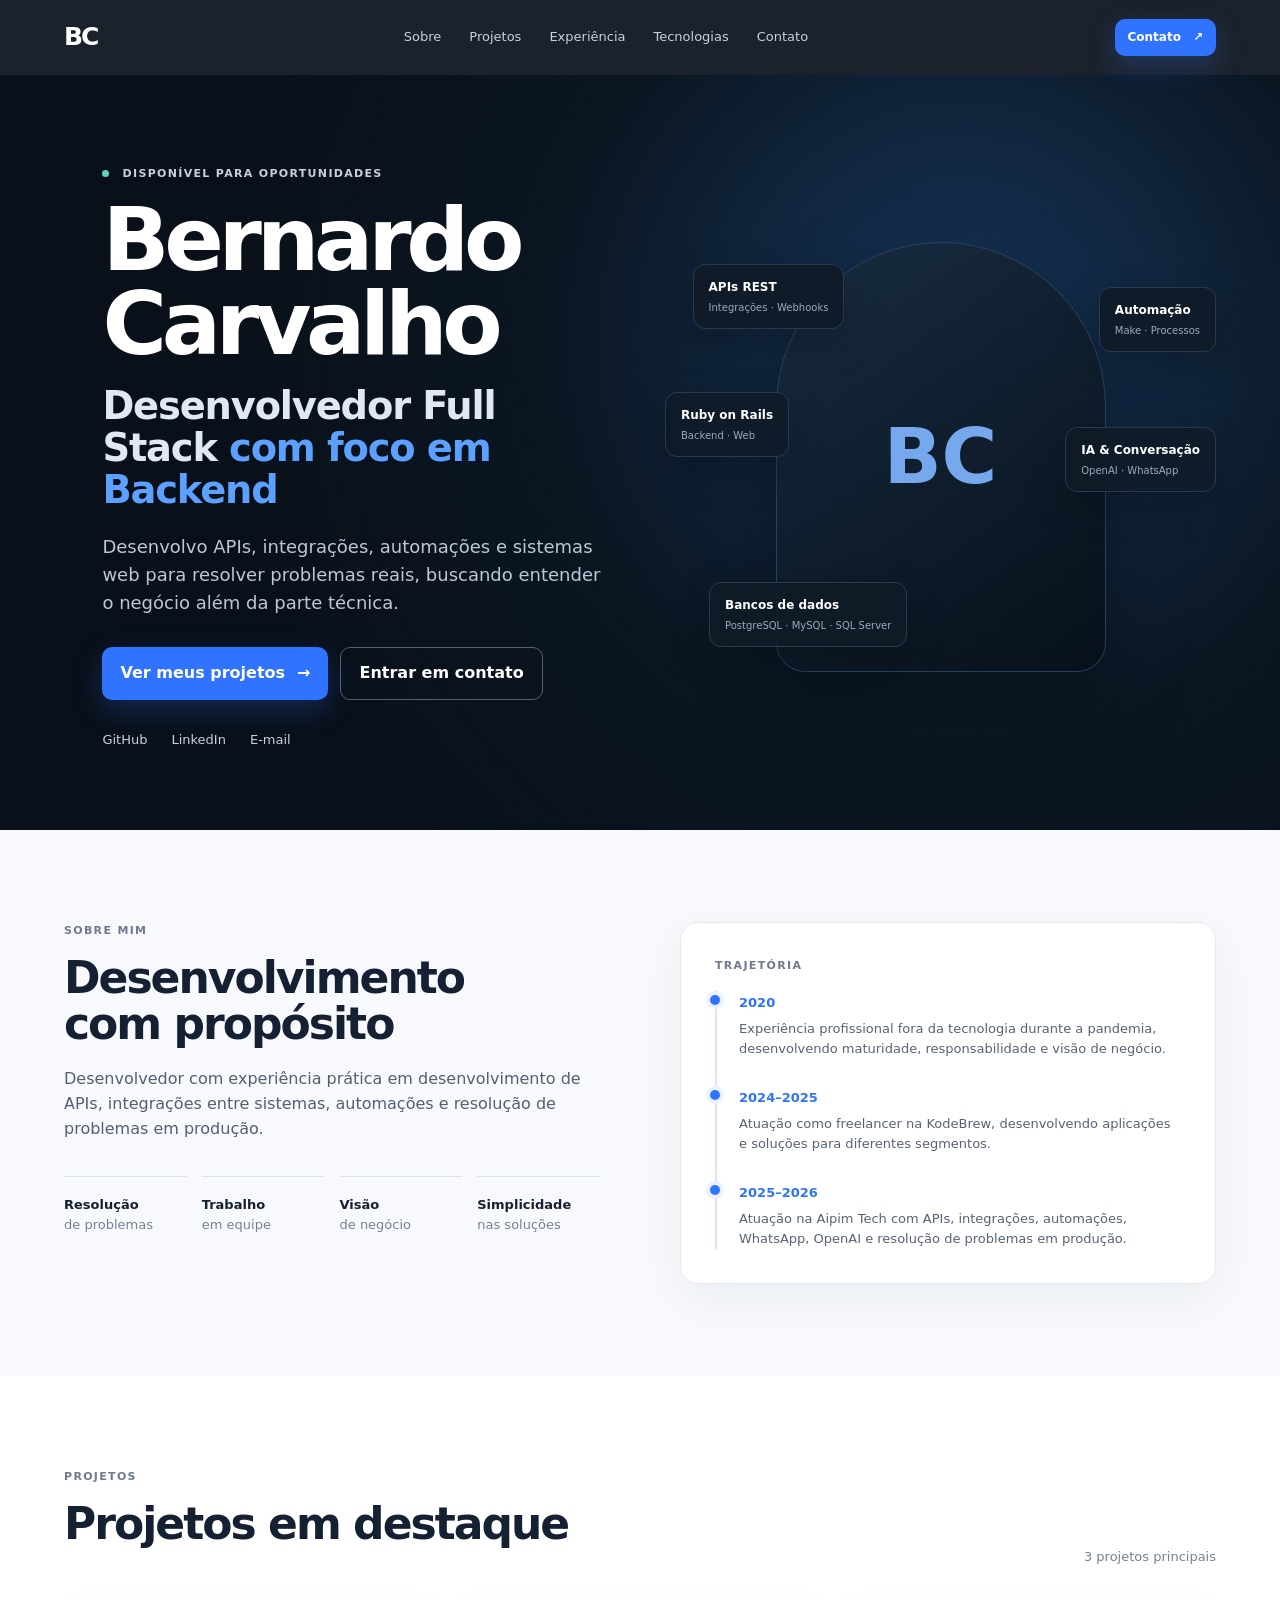
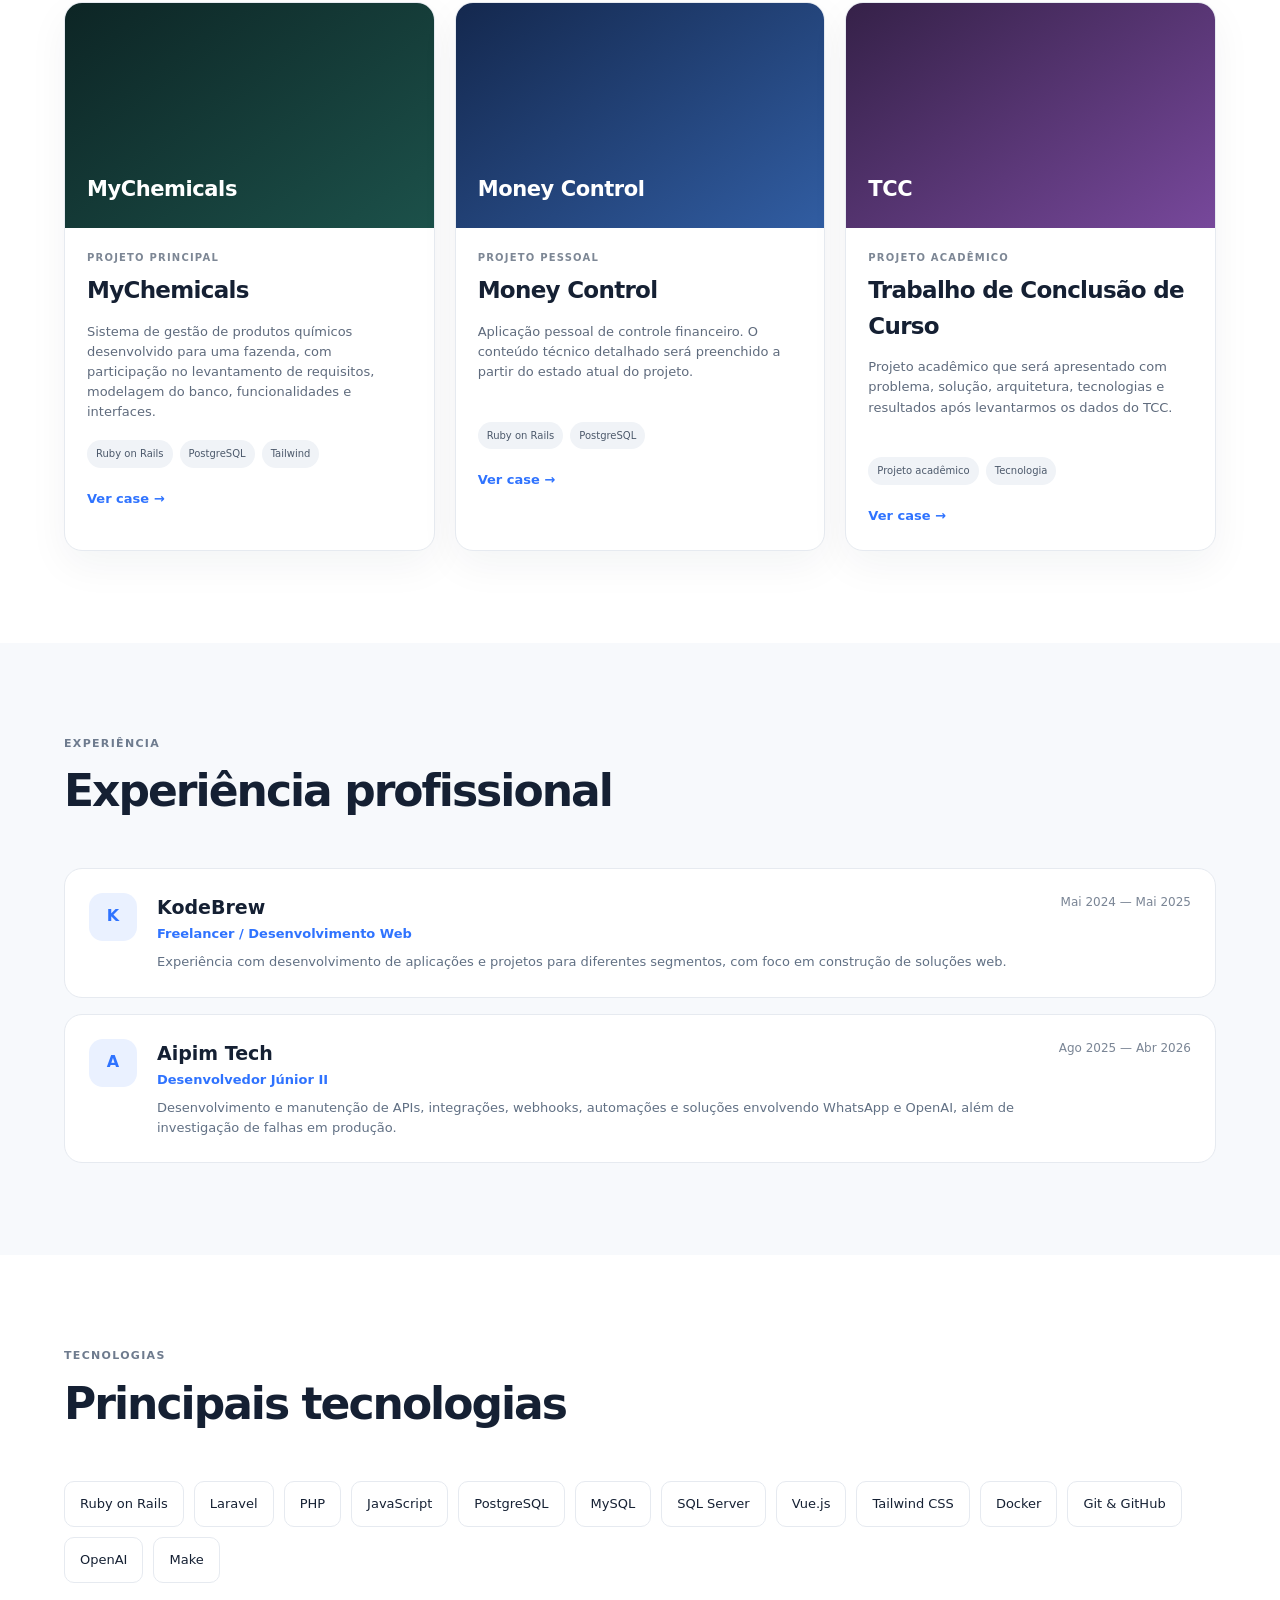
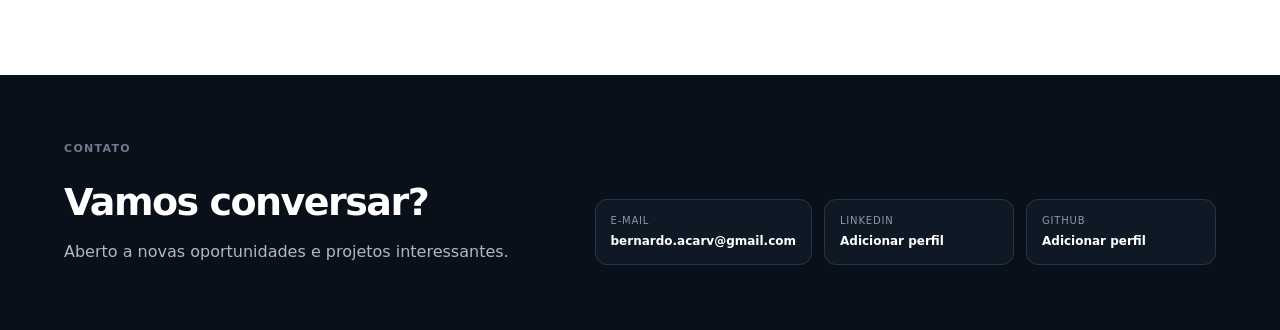
==== index.html @ c5f8c00e "Start of MVP" ====
<!doctype html>
<html lang="pt-BR">
<head>
  <meta charset="utf-8" />
  <meta name="viewport" content="width=device-width, initial-scale=1" />
  <meta name="description" content="Portfólio de Bernardo Carvalho — Desenvolvedor Full Stack com foco em Backend." />
  <title>Bernardo Carvalho — Desenvolvedor Full Stack</title>
  <link rel="stylesheet" href="styles.css" />
</head>
<body>
  <header class="site-header">
    <a class="brand" href="#top" aria-label="Início">BC</a>
    <nav class="nav" aria-label="Navegação principal">
      <a href="#sobre">Sobre</a>
      <a href="#projetos">Projetos</a>
      <a href="#experiencia">Experiência</a>
      <a href="#tecnologias">Tecnologias</a>
      <a href="#contato">Contato</a>
    </nav>
    <a class="button button-small" href="#contato">Contato <span>↗</span></a>
  </header>

  <main id="top">
    <section class="hero section">
      <div class="hero-copy">
        <p class="eyebrow"><span class="status-dot"></span> DISPONÍVEL PARA OPORTUNIDADES</p>
        <h1>Bernardo<br />Carvalho</h1>
        <h2>Desenvolvedor Full Stack <span>com foco em Backend</span></h2>
        <p class="lead">Desenvolvo APIs, integrações, automações e sistemas web para resolver problemas reais, buscando entender o negócio além da parte técnica.</p>
        <div class="hero-actions">
          <a class="button" href="#projetos">Ver meus projetos <span>→</span></a>
          <a class="button button-ghost" href="#contato">Entrar em contato</a>
        </div>
        <div class="socials">
          <a href="#" aria-label="GitHub">GitHub</a>
          <a href="#" aria-label="LinkedIn">LinkedIn</a>
          <a href="#" aria-label="E-mail">E-mail</a>
        </div>
      </div>
      <div class="hero-visual" aria-label="Resumo visual das principais competências">
        <div class="profile-placeholder">BC</div>
        <div class="tech-card card-one"><strong>APIs REST</strong><span>Integrações · Webhooks</span></div>
        <div class="tech-card card-two"><strong>Ruby on Rails</strong><span>Backend · Web</span></div>
        <div class="tech-card card-three"><strong>Automação</strong><span>Make · Processos</span></div>
        <div class="tech-card card-four"><strong>IA & Conversação</strong><span>OpenAI · WhatsApp</span></div>
        <div class="tech-card card-five"><strong>Bancos de dados</strong><span>PostgreSQL · MySQL · SQL Server</span></div>
      </div>
    </section>

    <section id="sobre" class="section section-light split">
      <div>
        <p class="eyebrow">SOBRE MIM</p>
        <h2>Desenvolvimento<br />com propósito</h2>
        <p>Desenvolvedor com experiência prática em desenvolvimento de APIs, integrações entre sistemas, automações e resolução de problemas em produção.</p>
        <div class="pill-grid">
          <div><strong>Resolução</strong><span>de problemas</span></div>
          <div><strong>Trabalho</strong><span>em equipe</span></div>
          <div><strong>Visão</strong><span>de negócio</span></div>
          <div><strong>Simplicidade</strong><span>nas soluções</span></div>
        </div>
      </div>
      <div class="timeline-card">
        <p class="eyebrow">TRAJETÓRIA</p>
        <div class="timeline">
          <div><b>2020</b><p>Experiência profissional fora da tecnologia durante a pandemia, desenvolvendo maturidade, responsabilidade e visão de negócio.</p></div>
          <div><b>2024–2025</b><p>Atuação como freelancer na KodeBrew, desenvolvendo aplicações e soluções para diferentes segmentos.</p></div>
          <div><b>2025–2026</b><p>Atuação na Aipim Tech com APIs, integrações, automações, WhatsApp, OpenAI e resolução de problemas em produção.</p></div>
        </div>
      </div>
    </section>

    <section id="projetos" class="section">
      <div class="section-heading">
        <div><p class="eyebrow">PROJETOS</p><h2>Projetos em destaque</h2></div>
        <span class="muted">3 projetos principais</span>
      </div>
      <div class="project-grid">
        <article class="project-card featured">
          <div class="project-image image-mychemicals"><span>MyChemicals</span></div>
          <div class="project-body">
            <p class="project-kicker">PROJETO PRINCIPAL</p>
            <h3>MyChemicals</h3>
            <p>Sistema de gestão de produtos químicos desenvolvido para uma fazenda, com participação no levantamento de requisitos, modelagem do banco, funcionalidades e interfaces.</p>
            <div class="tags"><span>Ruby on Rails</span><span>PostgreSQL</span><span>Tailwind</span></div>
            <a href="#contato">Ver case →</a>
          </div>
        </article>
        <article class="project-card">
          <div class="project-image image-money"><span>Money Control</span></div>
          <div class="project-body">
            <p class="project-kicker">PROJETO PESSOAL</p>
            <h3>Money Control</h3>
            <p>Aplicação pessoal de controle financeiro. O conteúdo técnico detalhado será preenchido a partir do estado atual do projeto.</p>
            <div class="tags"><span>Ruby on Rails</span><span>PostgreSQL</span></div>
            <a href="#contato">Ver case →</a>
          </div>
        </article>
        <article class="project-card">
          <div class="project-image image-tcc"><span>TCC</span></div>
          <div class="project-body">
            <p class="project-kicker">PROJETO ACADÊMICO</p>
            <h3>Trabalho de Conclusão de Curso</h3>
            <p>Projeto acadêmico que será apresentado com problema, solução, arquitetura, tecnologias e resultados após levantarmos os dados do TCC.</p>
            <div class="tags"><span>Projeto acadêmico</span><span>Tecnologia</span></div>
            <a href="#contato">Ver case →</a>
          </div>
        </article>
      </div>
    </section>

    <section id="experiencia" class="section section-light">
      <div class="section-heading"><div><p class="eyebrow">EXPERIÊNCIA</p><h2>Experiência profissional</h2></div></div>
      <div class="experience-list">
        <article class="experience-card">
          <div class="experience-mark">K</div>
          <div><h3>KodeBrew</h3><p class="role">Freelancer / Desenvolvimento Web</p><p>Experiência com desenvolvimento de aplicações e projetos para diferentes segmentos, com foco em construção de soluções web.</p></div>
          <span class="date">Mai 2024 — Mai 2025</span>
        </article>
        <article class="experience-card">
          <div class="experience-mark">A</div>
          <div><h3>Aipim Tech</h3><p class="role">Desenvolvedor Júnior II</p><p>Desenvolvimento e manutenção de APIs, integrações, webhooks, automações e soluções envolvendo WhatsApp e OpenAI, além de investigação de falhas em produção.</p></div>
          <span class="date">Ago 2025 — Abr 2026</span>
        </article>
      </div>
    </section>

    <section id="tecnologias" class="section">
      <div class="section-heading"><div><p class="eyebrow">TECNOLOGIAS</p><h2>Principais tecnologias</h2></div></div>
      <div class="tech-list">
        <span>Ruby on Rails</span><span>Laravel</span><span>PHP</span><span>JavaScript</span><span>PostgreSQL</span><span>MySQL</span><span>SQL Server</span><span>Vue.js</span><span>Tailwind CSS</span><span>Docker</span><span>Git & GitHub</span><span>OpenAI</span><span>Make</span>
      </div>
    </section>
  </main>

  <footer id="contato" class="footer">
    <div><p class="eyebrow">CONTATO</p><h2>Vamos conversar?</h2><p>Aberto a novas oportunidades e projetos interessantes.</p></div>
    <div class="contact-links">
      <a href="mailto:bernardo.acarv@gmail.com"><span>E-mail</span><b>bernardo.acarv@gmail.com</b></a>
      <a href="#"><span>LinkedIn</span><b>Adicionar perfil</b></a>
      <a href="#"><span>GitHub</span><b>Adicionar perfil</b></a>
    </div>
  </footer>
  <script src="script.js"></script>
</body>
</html>
---- styles.css ----
:root{--bg:#091019;--panel:#101b28;--text:#152033;--muted:#657083;--white:#fff;--line:#e6eaf0;--accent:#2f73ff;--accent2:#5ba4ff;--light:#f7f9fc;--radius:18px}*{box-sizing:border-box}html{scroll-behavior:smooth}body{margin:0;font-family:Inter,ui-sans-serif,system-ui,-apple-system,BlinkMacSystemFont,"Segoe UI",sans-serif;color:var(--text);background:#fff;line-height:1.55}a{color:inherit;text-decoration:none}.site-header{position:sticky;top:0;z-index:20;display:flex;align-items:center;justify-content:space-between;gap:28px;padding:18px max(5vw,28px);background:rgba(9,16,25,.92);backdrop-filter:blur(16px);color:#fff}.brand{font-weight:900;letter-spacing:-.08em;font-size:25px}.nav{display:flex;gap:28px;font-size:13px;color:#c8d1de}.nav a:hover{color:#fff}.section{padding:92px max(5vw,28px);max-width:1280px;margin:auto}.hero{min-height:680px;max-width:none;padding-top:90px;padding-bottom:80px;background:radial-gradient(circle at 75% 35%,#17365b 0,#0b1622 38%,#091019 68%);color:#fff;display:grid;grid-template-columns:1fr 1fr;gap:50px;align-items:center}.hero-copy{max-width:650px;margin-left:max(0px,3vw)}.eyebrow{font-size:11px;font-weight:800;letter-spacing:.12em;color:#6e7b8e;margin:0 0 16px}.hero .eyebrow{color:#c5d1df}.status-dot{display:inline-block;width:7px;height:7px;background:#55d6c2;border-radius:50%;margin-right:8px}.hero h1{font-size:clamp(54px,7vw,88px);line-height:.96;letter-spacing:-.06em;margin:0 0 18px}.hero h2{font-size:clamp(25px,3vw,39px);line-height:1.1;margin:0 0 22px;color:#dfe8f3;letter-spacing:-.03em}.hero h2 span{color:#5ca1ff}.lead{font-size:18px;max-width:620px;color:#bdc8d6}.hero-actions{display:flex;gap:12px;flex-wrap:wrap;margin:30px 0}.button{display:inline-flex;align-items:center;gap:12px;background:var(--accent);color:#fff;border-radius:10px;padding:13px 18px;font-weight:750;box-shadow:0 10px 28px rgba(47,115,255,.25)}.button:hover{transform:translateY(-1px)}.button-ghost{background:transparent;border:1px solid #526276;box-shadow:none}.button-small{padding:9px 13px;font-size:12px}.socials{display:flex;gap:24px;color:#c8d1de;font-size:13px}.hero-visual{min-height:470px;position:relative;display:flex;align-items:center;justify-content:center}.profile-placeholder{width:330px;height:430px;border-radius:170px 170px 30px 30px;background:linear-gradient(145deg,#182c41,#07101a);display:grid;place-items:center;font-size:76px;font-weight:900;color:#75a8ed;border:1px solid #27415e;box-shadow:0 30px 80px rgba(0,0,0,.35)}.tech-card{position:absolute;background:rgba(16,27,40,.92);border:1px solid #2a3a4e;border-radius:12px;padding:13px 15px;display:flex;flex-direction:column;gap:3px;box-shadow:0 14px 40px rgba(0,0,0,.2)}.tech-card strong{font-size:12px}.tech-card span{font-size:10px;color:#9aabba}.card-one{top:42px;left:5%}.card-two{top:170px;left:0}.card-three{top:65px;right:0}.card-four{top:205px;right:0}.card-five{bottom:45px;left:8%}.section-light{background:var(--light);max-width:none}.section-light>*{max-width:1180px;margin-left:auto;margin-right:auto}.split{display:grid;grid-template-columns:1fr 1fr;gap:80px}.split h2,.section-heading h2{font-size:44px;line-height:1.05;letter-spacing:-.045em;margin:0 0 20px}.split>div>p:not(.eyebrow){max-width:560px;color:#526071}.pill-grid{display:grid;grid-template-columns:repeat(4,1fr);gap:15px;margin-top:34px}.pill-grid div{padding-top:18px;border-top:1px solid #dce2ea}.pill-grid strong,.pill-grid span{display:block;font-size:13px}.pill-grid span{color:#768194}.timeline-card{background:#fff;border:1px solid var(--line);border-radius:var(--radius);padding:34px;box-shadow:0 15px 45px rgba(22,35,55,.05)}.timeline{border-left:2px solid #dce5f2;padding-left:22px}.timeline>div{position:relative;margin-bottom:26px}.timeline>div:last-child{margin-bottom:0}.timeline>div:before{content:"";position:absolute;left:-29px;top:5px;width:10px;height:10px;border-radius:50%;background:var(--accent);box-shadow:0 0 0 4px #eaf1ff}.timeline b{font-size:13px;color:var(--accent)}.timeline p{font-size:13px;color:#566276;margin:4px 0 0}.section-heading{display:flex;justify-content:space-between;align-items:end;margin-bottom:34px}.muted{color:#718096;font-size:13px}.project-grid{display:grid;grid-template-columns:repeat(3,1fr);gap:20px}.project-card{border:1px solid var(--line);border-radius:var(--radius);overflow:hidden;background:#fff;box-shadow:0 14px 40px rgba(25,40,60,.05)}.project-image{height:225px;padding:22px;display:flex;align-items:flex-end;font-size:21px;font-weight:850;color:#fff;letter-spacing:-.02em}.image-mychemicals{background:linear-gradient(145deg,#0d2525,#1c514a)}.image-money{background:linear-gradient(145deg,#14284e,#315da2)}.image-tcc{background:linear-gradient(145deg,#352148,#77489b)}.project-body{padding:22px}.project-kicker{font-size:10px;font-weight:800;letter-spacing:.12em;color:#7d8795;margin:0 0 8px}.project-body h3{font-size:23px;margin:0 0 8px;letter-spacing:-.03em}.project-body p:not(.project-kicker){font-size:13px;color:#5f6b7d;min-height:82px}.tags{display:flex;gap:7px;flex-wrap:wrap;margin:18px 0}.tags span{font-size:10px;background:#f0f3f7;padding:6px 9px;border-radius:99px;color:#4c596b}.project-body a{font-size:13px;color:var(--accent);font-weight:800}.experience-list{display:grid;gap:16px}.experience-card{display:grid;grid-template-columns:48px 1fr auto;gap:20px;align-items:start;background:#fff;border:1px solid var(--line);border-radius:var(--radius);padding:24px}.experience-mark{width:48px;height:48px;border-radius:14px;background:#eaf1ff;color:var(--accent);display:grid;place-items:center;font-weight:900}.experience-card h3{margin:0;font-size:19px}.experience-card .role{margin:2px 0 8px;color:var(--accent);font-size:13px;font-weight:700}.experience-card p{margin:0;color:#617084;font-size:13px}.date{font-size:12px;color:#7a8595;white-space:nowrap}.tech-list{display:flex;flex-wrap:wrap;gap:10px}.tech-list span{border:1px solid var(--line);border-radius:10px;padding:12px 15px;background:#fff;font-size:13px}.footer{background:#091019;color:#fff;padding:65px max(5vw,28px);display:flex;justify-content:space-between;gap:40px;align-items:end}.footer h2{margin:0 0 8px;font-size:38px;letter-spacing:-.04em}.footer p:not(.eyebrow){color:#aeb9c7;margin:0}.contact-links{display:flex;gap:12px;flex-wrap:wrap}.contact-links a{min-width:190px;border:1px solid #26364a;border-radius:12px;padding:13px 15px;background:#0e1925;display:flex;flex-direction:column}.contact-links span{font-size:10px;color:#8998aa;text-transform:uppercase;letter-spacing:.08em}.contact-links b{font-size:12px;margin-top:4px}@media(max-width:900px){.nav{display:none}.hero,.split{grid-template-columns:1fr}.hero{padding-top:70px}.hero-visual{min-height:420px}.project-grid{grid-template-columns:1fr}.pill-grid{grid-template-columns:repeat(2,1fr)}.footer{flex-direction:column;align-items:flex-start}.experience-card{grid-template-columns:48px 1fr}.date{grid-column:2}.section{padding-top:70px;padding-bottom:70px}}@media(max-width:560px){.hero h1{font-size:55px}.hero-visual{transform:scale(.85);transform-origin:center}.section-heading{display:block}.pill-grid{grid-template-columns:1fr 1fr}.experience-card{grid-template-columns:1fr}.experience-mark{width:42px;height:42px}.date{grid-column:auto}.contact-links a{min-width:100%;}.site-header .button{display:none}}
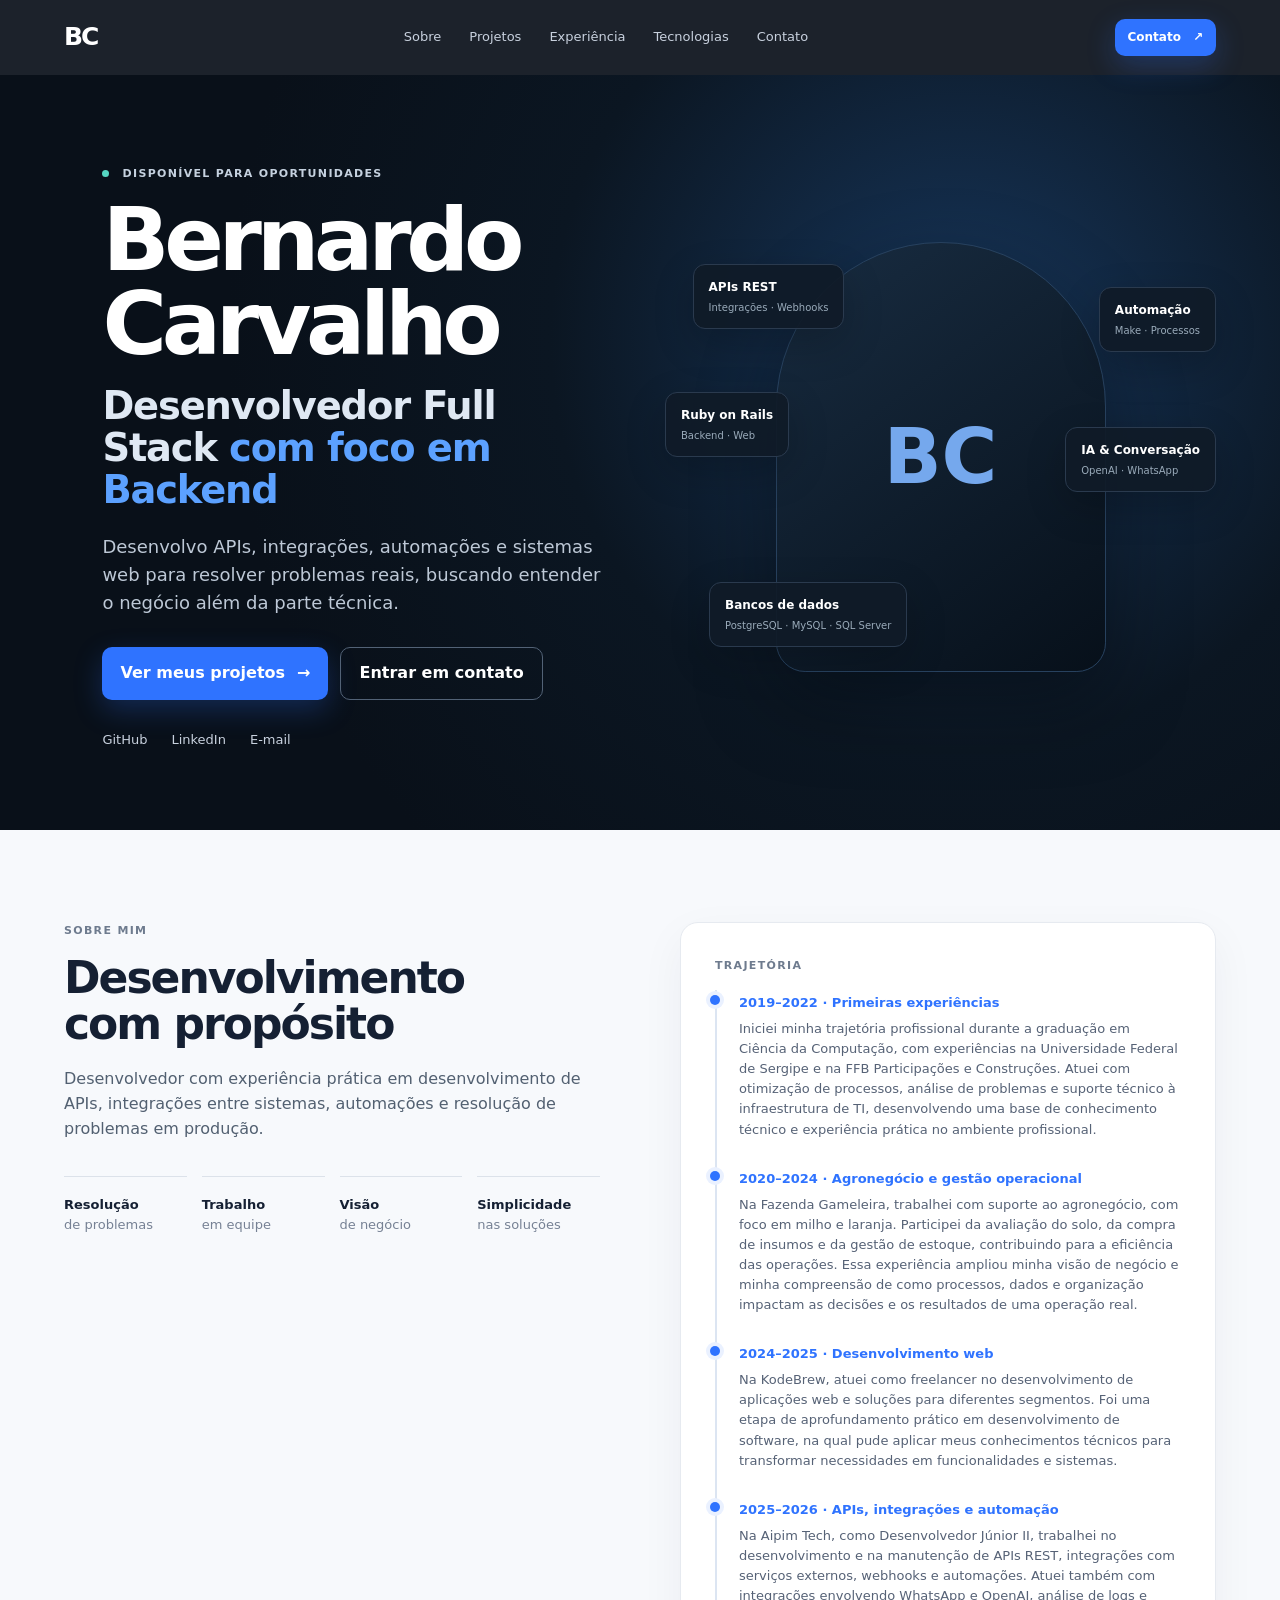
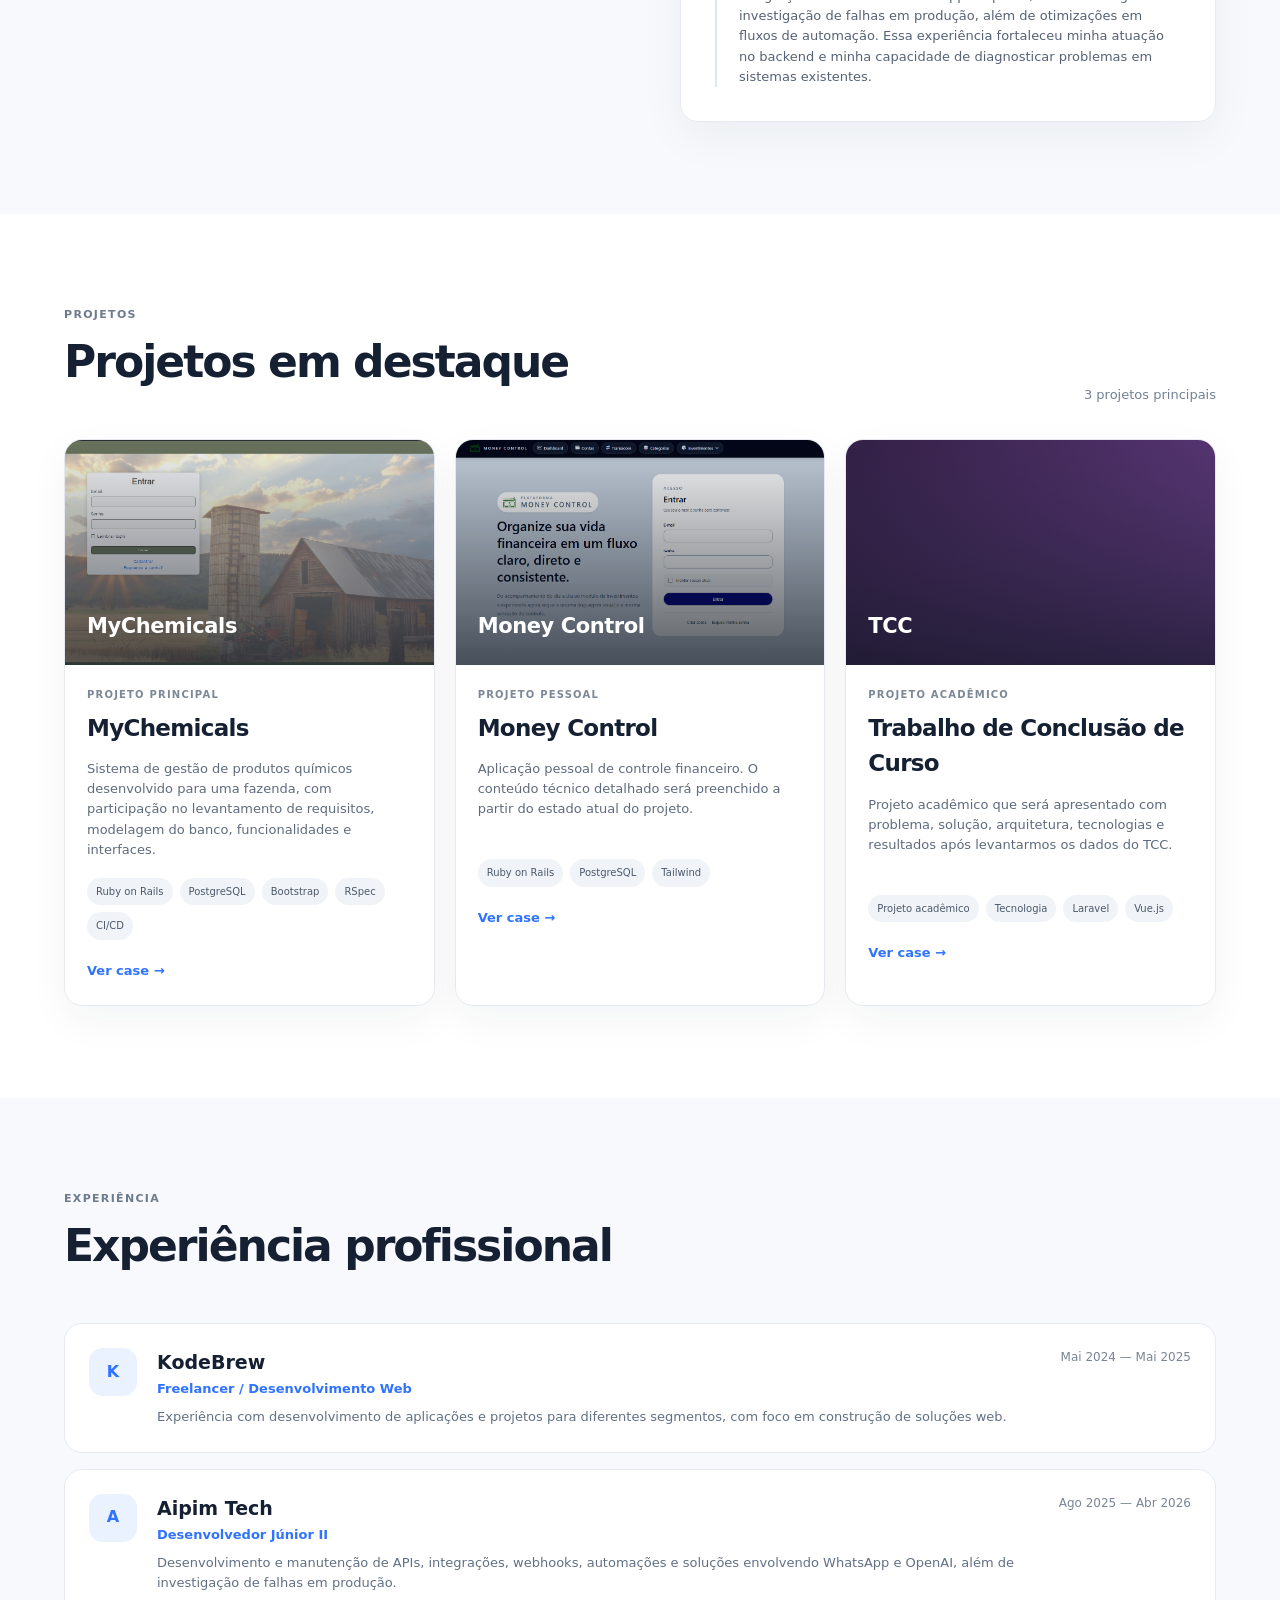
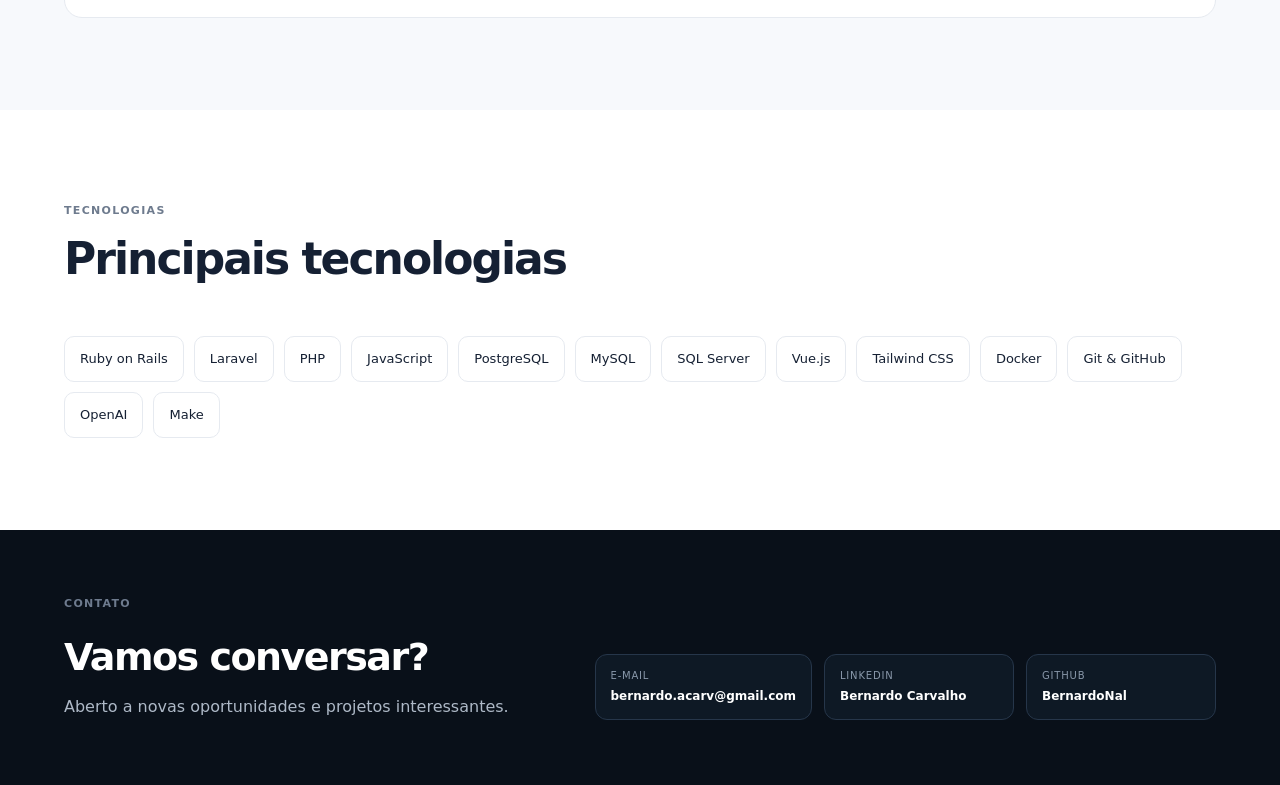
==== commit 58ffd2b9: "feat: primeira atualização de informações do portfólio" ====
--- a/index.html
+++ b/index.html
@@ -32,9 +32,9 @@
           <a class="button button-ghost" href="#contato">Entrar em contato</a>
         </div>
         <div class="socials">
-          <a href="#" aria-label="GitHub">GitHub</a>
-          <a href="#" aria-label="LinkedIn">LinkedIn</a>
-          <a href="#" aria-label="E-mail">E-mail</a>
+          <a href="https://github.com/BernardoNal" aria-label="GitHub">GitHub</a>
+          <a href="https://www.linkedin.com/in/bernardo-carvalho-bac/" aria-label="LinkedIn">LinkedIn</a>
+          <a href="mailto:bernardo.carvalho.bac@gmail.com" aria-label="E-mail">E-mail</a>
         </div>
       </div>
       <div class="hero-visual" aria-label="Resumo visual das principais competências">
@@ -62,9 +62,22 @@
       <div class="timeline-card">
         <p class="eyebrow">TRAJETÓRIA</p>
         <div class="timeline">
-          <div><b>2020</b><p>Experiência profissional fora da tecnologia durante a pandemia, desenvolvendo maturidade, responsabilidade e visão de negócio.</p></div>
-          <div><b>2024–2025</b><p>Atuação como freelancer na KodeBrew, desenvolvendo aplicações e soluções para diferentes segmentos.</p></div>
-          <div><b>2025–2026</b><p>Atuação na Aipim Tech com APIs, integrações, automações, WhatsApp, OpenAI e resolução de problemas em produção.</p></div>
+          <div>
+            <b>2019–2022 · Primeiras experiências</b>
+            <p>Iniciei minha trajetória profissional durante a graduação em Ciência da Computação, com experiências na Universidade Federal de Sergipe e na FFB Participações e Construções. Atuei com otimização de processos, análise de problemas e suporte técnico à infraestrutura de TI, desenvolvendo uma base de conhecimento técnico e experiência prática no ambiente profissional.</p>
+          </div>
+          <div>
+            <b>2020–2024 · Agronegócio e gestão operacional</b>
+            <p>Na Fazenda Gameleira, trabalhei com suporte ao agronegócio, com foco em milho e laranja. Participei da avaliação do solo, da compra de insumos e da gestão de estoque, contribuindo para a eficiência das operações. Essa experiência ampliou minha visão de negócio e minha compreensão de como processos, dados e organização impactam as decisões e os resultados de uma operação real.</p>
+          </div>
+          <div>
+            <b>2024–2025 · Desenvolvimento web</b>
+            <p>Na KodeBrew, atuei como freelancer no desenvolvimento de aplicações web e soluções para diferentes segmentos. Foi uma etapa de aprofundamento prático em desenvolvimento de software, na qual pude aplicar meus conhecimentos técnicos para transformar necessidades em funcionalidades e sistemas.</p>
+          </div>
+          <div>
+            <b>2025–2026 · APIs, integrações e automação</b>
+            <p>Na Aipim Tech, como Desenvolvedor Júnior II, trabalhei no desenvolvimento e na manutenção de APIs REST, integrações com serviços externos, webhooks e automações. Atuei também com integrações envolvendo WhatsApp e OpenAI, análise de logs e investigação de falhas em produção, além de otimizações em fluxos de automação. Essa experiência fortaleceu minha atuação no backend e minha capacidade de diagnosticar problemas em sistemas existentes.</p>
+          </div>
         </div>
       </div>
     </section>
@@ -81,7 +94,7 @@
             <p class="project-kicker">PROJETO PRINCIPAL</p>
             <h3>MyChemicals</h3>
             <p>Sistema de gestão de produtos químicos desenvolvido para uma fazenda, com participação no levantamento de requisitos, modelagem do banco, funcionalidades e interfaces.</p>
-            <div class="tags"><span>Ruby on Rails</span><span>PostgreSQL</span><span>Tailwind</span></div>
+            <div class="tags"><span>Ruby on Rails</span><span>PostgreSQL</span><span>Bootstrap</span><span>RSpec</span><span>CI/CD</span></div>
             <a href="#contato">Ver case →</a>
           </div>
         </article>
@@ -91,7 +104,7 @@
             <p class="project-kicker">PROJETO PESSOAL</p>
             <h3>Money Control</h3>
             <p>Aplicação pessoal de controle financeiro. O conteúdo técnico detalhado será preenchido a partir do estado atual do projeto.</p>
-            <div class="tags"><span>Ruby on Rails</span><span>PostgreSQL</span></div>
+            <div class="tags"><span>Ruby on Rails</span><span>PostgreSQL</span><span>Tailwind</span></div>
             <a href="#contato">Ver case →</a>
           </div>
         </article>
@@ -101,7 +114,7 @@
             <p class="project-kicker">PROJETO ACADÊMICO</p>
             <h3>Trabalho de Conclusão de Curso</h3>
             <p>Projeto acadêmico que será apresentado com problema, solução, arquitetura, tecnologias e resultados após levantarmos os dados do TCC.</p>
-            <div class="tags"><span>Projeto acadêmico</span><span>Tecnologia</span></div>
+            <div class="tags"><span>Projeto acadêmico</span><span>Tecnologia</span><span>Laravel</span><span>Vue.js</span></div>
             <a href="#contato">Ver case →</a>
           </div>
         </article>
@@ -136,8 +149,8 @@
     <div><p class="eyebrow">CONTATO</p><h2>Vamos conversar?</h2><p>Aberto a novas oportunidades e projetos interessantes.</p></div>
     <div class="contact-links">
       <a href="mailto:bernardo.acarv@gmail.com"><span>E-mail</span><b>bernardo.acarv@gmail.com</b></a>
-      <a href="#"><span>LinkedIn</span><b>Adicionar perfil</b></a>
-      <a href="#"><span>GitHub</span><b>Adicionar perfil</b></a>
+      <a href="https://www.linkedin.com/in/bernardo-carvalho-bac/"><span>LinkedIn</span><b>Bernardo Carvalho</b></a>
+      <a href="https://github.com/BernardoNal"><span>GitHub</span><b>BernardoNal</b></a>
     </div>
   </footer>
   <script src="script.js"></script>
--- a/styles.css
+++ b/styles.css
@@ -1 +1,649 @@
-:root{--bg:#091019;--panel:#101b28;--text:#152033;--muted:#657083;--white:#fff;--line:#e6eaf0;--accent:#2f73ff;--accent2:#5ba4ff;--light:#f7f9fc;--radius:18px}*{box-sizing:border-box}html{scroll-behavior:smooth}body{margin:0;font-family:Inter,ui-sans-serif,system-ui,-apple-system,BlinkMacSystemFont,"Segoe UI",sans-serif;color:var(--text);background:#fff;line-height:1.55}a{color:inherit;text-decoration:none}.site-header{position:sticky;top:0;z-index:20;display:flex;align-items:center;justify-content:space-between;gap:28px;padding:18px max(5vw,28px);background:rgba(9,16,25,.92);backdrop-filter:blur(16px);color:#fff}.brand{font-weight:900;letter-spacing:-.08em;font-size:25px}.nav{display:flex;gap:28px;font-size:13px;color:#c8d1de}.nav a:hover{color:#fff}.section{padding:92px max(5vw,28px);max-width:1280px;margin:auto}.hero{min-height:680px;max-width:none;padding-top:90px;padding-bottom:80px;background:radial-gradient(circle at 75% 35%,#17365b 0,#0b1622 38%,#091019 68%);color:#fff;display:grid;grid-template-columns:1fr 1fr;gap:50px;align-items:center}.hero-copy{max-width:650px;margin-left:max(0px,3vw)}.eyebrow{font-size:11px;font-weight:800;letter-spacing:.12em;color:#6e7b8e;margin:0 0 16px}.hero .eyebrow{color:#c5d1df}.status-dot{display:inline-block;width:7px;height:7px;background:#55d6c2;border-radius:50%;margin-right:8px}.hero h1{font-size:clamp(54px,7vw,88px);line-height:.96;letter-spacing:-.06em;margin:0 0 18px}.hero h2{font-size:clamp(25px,3vw,39px);line-height:1.1;margin:0 0 22px;color:#dfe8f3;letter-spacing:-.03em}.hero h2 span{color:#5ca1ff}.lead{font-size:18px;max-width:620px;color:#bdc8d6}.hero-actions{display:flex;gap:12px;flex-wrap:wrap;margin:30px 0}.button{display:inline-flex;align-items:center;gap:12px;background:var(--accent);color:#fff;border-radius:10px;padding:13px 18px;font-weight:750;box-shadow:0 10px 28px rgba(47,115,255,.25)}.button:hover{transform:translateY(-1px)}.button-ghost{background:transparent;border:1px solid #526276;box-shadow:none}.button-small{padding:9px 13px;font-size:12px}.socials{display:flex;gap:24px;color:#c8d1de;font-size:13px}.hero-visual{min-height:470px;position:relative;display:flex;align-items:center;justify-content:center}.profile-placeholder{width:330px;height:430px;border-radius:170px 170px 30px 30px;background:linear-gradient(145deg,#182c41,#07101a);display:grid;place-items:center;font-size:76px;font-weight:900;color:#75a8ed;border:1px solid #27415e;box-shadow:0 30px 80px rgba(0,0,0,.35)}.tech-card{position:absolute;background:rgba(16,27,40,.92);border:1px solid #2a3a4e;border-radius:12px;padding:13px 15px;display:flex;flex-direction:column;gap:3px;box-shadow:0 14px 40px rgba(0,0,0,.2)}.tech-card strong{font-size:12px}.tech-card span{font-size:10px;color:#9aabba}.card-one{top:42px;left:5%}.card-two{top:170px;left:0}.card-three{top:65px;right:0}.card-four{top:205px;right:0}.card-five{bottom:45px;left:8%}.section-light{background:var(--light);max-width:none}.section-light>*{max-width:1180px;margin-left:auto;margin-right:auto}.split{display:grid;grid-template-columns:1fr 1fr;gap:80px}.split h2,.section-heading h2{font-size:44px;line-height:1.05;letter-spacing:-.045em;margin:0 0 20px}.split>div>p:not(.eyebrow){max-width:560px;color:#526071}.pill-grid{display:grid;grid-template-columns:repeat(4,1fr);gap:15px;margin-top:34px}.pill-grid div{padding-top:18px;border-top:1px solid #dce2ea}.pill-grid strong,.pill-grid span{display:block;font-size:13px}.pill-grid span{color:#768194}.timeline-card{background:#fff;border:1px solid var(--line);border-radius:var(--radius);padding:34px;box-shadow:0 15px 45px rgba(22,35,55,.05)}.timeline{border-left:2px solid #dce5f2;padding-left:22px}.timeline>div{position:relative;margin-bottom:26px}.timeline>div:last-child{margin-bottom:0}.timeline>div:before{content:"";position:absolute;left:-29px;top:5px;width:10px;height:10px;border-radius:50%;background:var(--accent);box-shadow:0 0 0 4px #eaf1ff}.timeline b{font-size:13px;color:var(--accent)}.timeline p{font-size:13px;color:#566276;margin:4px 0 0}.section-heading{display:flex;justify-content:space-between;align-items:end;margin-bottom:34px}.muted{color:#718096;font-size:13px}.project-grid{display:grid;grid-template-columns:repeat(3,1fr);gap:20px}.project-card{border:1px solid var(--line);border-radius:var(--radius);overflow:hidden;background:#fff;box-shadow:0 14px 40px rgba(25,40,60,.05)}.project-image{height:225px;padding:22px;display:flex;align-items:flex-end;font-size:21px;font-weight:850;color:#fff;letter-spacing:-.02em}.image-mychemicals{background:linear-gradient(145deg,#0d2525,#1c514a)}.image-money{background:linear-gradient(145deg,#14284e,#315da2)}.image-tcc{background:linear-gradient(145deg,#352148,#77489b)}.project-body{padding:22px}.project-kicker{font-size:10px;font-weight:800;letter-spacing:.12em;color:#7d8795;margin:0 0 8px}.project-body h3{font-size:23px;margin:0 0 8px;letter-spacing:-.03em}.project-body p:not(.project-kicker){font-size:13px;color:#5f6b7d;min-height:82px}.tags{display:flex;gap:7px;flex-wrap:wrap;margin:18px 0}.tags span{font-size:10px;background:#f0f3f7;padding:6px 9px;border-radius:99px;color:#4c596b}.project-body a{font-size:13px;color:var(--accent);font-weight:800}.experience-list{display:grid;gap:16px}.experience-card{display:grid;grid-template-columns:48px 1fr auto;gap:20px;align-items:start;background:#fff;border:1px solid var(--line);border-radius:var(--radius);padding:24px}.experience-mark{width:48px;height:48px;border-radius:14px;background:#eaf1ff;color:var(--accent);display:grid;place-items:center;font-weight:900}.experience-card h3{margin:0;font-size:19px}.experience-card .role{margin:2px 0 8px;color:var(--accent);font-size:13px;font-weight:700}.experience-card p{margin:0;color:#617084;font-size:13px}.date{font-size:12px;color:#7a8595;white-space:nowrap}.tech-list{display:flex;flex-wrap:wrap;gap:10px}.tech-list span{border:1px solid var(--line);border-radius:10px;padding:12px 15px;background:#fff;font-size:13px}.footer{background:#091019;color:#fff;padding:65px max(5vw,28px);display:flex;justify-content:space-between;gap:40px;align-items:end}.footer h2{margin:0 0 8px;font-size:38px;letter-spacing:-.04em}.footer p:not(.eyebrow){color:#aeb9c7;margin:0}.contact-links{display:flex;gap:12px;flex-wrap:wrap}.contact-links a{min-width:190px;border:1px solid #26364a;border-radius:12px;padding:13px 15px;background:#0e1925;display:flex;flex-direction:column}.contact-links span{font-size:10px;color:#8998aa;text-transform:uppercase;letter-spacing:.08em}.contact-links b{font-size:12px;margin-top:4px}@media(max-width:900px){.nav{display:none}.hero,.split{grid-template-columns:1fr}.hero{padding-top:70px}.hero-visual{min-height:420px}.project-grid{grid-template-columns:1fr}.pill-grid{grid-template-columns:repeat(2,1fr)}.footer{flex-direction:column;align-items:flex-start}.experience-card{grid-template-columns:48px 1fr}.date{grid-column:2}.section{padding-top:70px;padding-bottom:70px}}@media(max-width:560px){.hero h1{font-size:55px}.hero-visual{transform:scale(.85);transform-origin:center}.section-heading{display:block}.pill-grid{grid-template-columns:1fr 1fr}.experience-card{grid-template-columns:1fr}.experience-mark{width:42px;height:42px}.date{grid-column:auto}.contact-links a{min-width:100%;}.site-header .button{display:none}}
+:root {
+  --bg: #091019;
+  --panel: #101b28;
+  --text: #152033;
+  --muted: #657083;
+  --white: #fff;
+  --line: #e6eaf0;
+  --accent: #2f73ff;
+  --accent2: #5ba4ff;
+  --light: #f7f9fc;
+  --radius: 18px;
+}
+
+* {
+  box-sizing: border-box;
+}
+
+html {
+  scroll-behavior: smooth;
+}
+
+body {
+  margin: 0;
+  font-family: Inter, ui-sans-serif, system-ui, -apple-system, BlinkMacSystemFont, "Segoe UI", sans-serif;
+  color: var(--text);
+  background: #fff;
+  line-height: 1.55;
+}
+
+a {
+  color: inherit;
+  text-decoration: none;
+}
+
+.site-header {
+  position: sticky;
+  top: 0;
+  z-index: 20;
+  display: flex;
+  align-items: center;
+  justify-content: space-between;
+  gap: 28px;
+  padding: 18px max(5vw, 28px);
+  background: rgba(9, 16, 25, .92);
+  backdrop-filter: blur(16px);
+  color: #fff;
+}
+
+.brand {
+  font-size: 25px;
+  font-weight: 900;
+  letter-spacing: -.08em;
+}
+
+.nav {
+  display: flex;
+  gap: 28px;
+  color: #c8d1de;
+  font-size: 13px;
+}
+
+.nav a:hover {
+  color: #fff;
+}
+
+.section {
+  max-width: 1280px;
+  margin: auto;
+  padding: 92px max(5vw, 28px);
+}
+
+.section-light {
+  max-width: none;
+  background: var(--light);
+}
+
+.section-light > * {
+  max-width: 1180px;
+  margin-right: auto;
+  margin-left: auto;
+}
+
+.section-heading {
+  display: flex;
+  align-items: end;
+  justify-content: space-between;
+  margin-bottom: 34px;
+}
+
+.section-heading h2,
+.split h2 {
+  margin: 0 0 20px;
+  font-size: 44px;
+  line-height: 1.05;
+  letter-spacing: -.045em;
+}
+
+.eyebrow {
+  margin: 0 0 16px;
+  color: #6e7b8e;
+  font-size: 11px;
+  font-weight: 800;
+  letter-spacing: .12em;
+}
+
+.muted {
+  color: #718096;
+  font-size: 13px;
+}
+
+.button {
+  display: inline-flex;
+  align-items: center;
+  gap: 12px;
+  padding: 13px 18px;
+  border-radius: 10px;
+  background: var(--accent);
+  box-shadow: 0 10px 28px rgba(47, 115, 255, .25);
+  color: #fff;
+  font-weight: 750;
+}
+
+.button:hover {
+  transform: translateY(-1px);
+}
+
+.button-ghost {
+  border: 1px solid #526276;
+  background: transparent;
+  box-shadow: none;
+}
+
+.button-small {
+  padding: 9px 13px;
+  font-size: 12px;
+}
+
+.hero {
+  display: grid;
+  grid-template-columns: 1fr 1fr;
+  align-items: center;
+  gap: 50px;
+  min-height: 680px;
+  max-width: none;
+  padding-top: 90px;
+  padding-bottom: 80px;
+  background: radial-gradient(circle at 75% 35%, #17365b 0, #0b1622 38%, #091019 68%);
+  color: #fff;
+}
+
+.hero-copy {
+  max-width: 650px;
+  margin-left: max(0px, 3vw);
+}
+
+.hero .eyebrow {
+  color: #c5d1df;
+}
+
+.hero h1 {
+  margin: 0 0 18px;
+  font-size: clamp(54px, 7vw, 88px);
+  line-height: .96;
+  letter-spacing: -.06em;
+}
+
+.hero h2 {
+  margin: 0 0 22px;
+  color: #dfe8f3;
+  font-size: clamp(25px, 3vw, 39px);
+  line-height: 1.1;
+  letter-spacing: -.03em;
+}
+
+.hero h2 span {
+  color: #5ca1ff;
+}
+
+.lead {
+  max-width: 620px;
+  color: #bdc8d6;
+  font-size: 18px;
+}
+
+.hero-actions {
+  display: flex;
+  flex-wrap: wrap;
+  gap: 12px;
+  margin: 30px 0;
+}
+
+.socials {
+  display: flex;
+  gap: 24px;
+  color: #c8d1de;
+  font-size: 13px;
+}
+
+.status-dot {
+  display: inline-block;
+  width: 7px;
+  height: 7px;
+  margin-right: 8px;
+  border-radius: 50%;
+  background: #55d6c2;
+}
+
+.hero-visual {
+  position: relative;
+  display: flex;
+  align-items: center;
+  justify-content: center;
+  min-height: 470px;
+}
+
+.profile-placeholder {
+  display: grid;
+  width: 330px;
+  height: 430px;
+  place-items: center;
+  border: 1px solid #27415e;
+  border-radius: 170px 170px 30px 30px;
+  background: linear-gradient(145deg, #182c41, #07101a);
+  box-shadow: 0 30px 80px rgba(0, 0, 0, .35);
+  color: #75a8ed;
+  font-size: 76px;
+  font-weight: 900;
+}
+
+.tech-card {
+  position: absolute;
+  display: flex;
+  flex-direction: column;
+  gap: 3px;
+  padding: 13px 15px;
+  border: 1px solid #2a3a4e;
+  border-radius: 12px;
+  background: rgba(16, 27, 40, .92);
+  box-shadow: 0 14px 40px rgba(0, 0, 0, .2);
+}
+
+.tech-card strong {
+  font-size: 12px;
+}
+
+.tech-card span {
+  color: #9aabba;
+  font-size: 10px;
+}
+
+.card-one {
+  top: 42px;
+  left: 5%;
+}
+
+.card-two {
+  top: 170px;
+  left: 0;
+}
+
+.card-three {
+  top: 65px;
+  right: 0;
+}
+
+.card-four {
+  top: 205px;
+  right: 0;
+}
+
+.card-five {
+  bottom: 45px;
+  left: 8%;
+}
+
+.split {
+  display: grid;
+  grid-template-columns: 1fr 1fr;
+  gap: 80px;
+}
+
+.split > div > p:not(.eyebrow) {
+  max-width: 560px;
+  color: #526071;
+}
+
+.pill-grid {
+  display: grid;
+  grid-template-columns: repeat(4, 1fr);
+  gap: 15px;
+  margin-top: 34px;
+}
+
+.pill-grid div {
+  padding-top: 18px;
+  border-top: 1px solid #dce2ea;
+}
+
+.pill-grid strong,
+.pill-grid span {
+  display: block;
+  font-size: 13px;
+}
+
+.pill-grid span {
+  color: #768194;
+}
+
+.timeline-card {
+  padding: 34px;
+  border: 1px solid var(--line);
+  border-radius: var(--radius);
+  background: #fff;
+  box-shadow: 0 15px 45px rgba(22, 35, 55, .05);
+}
+
+.timeline {
+  padding-left: 22px;
+  border-left: 2px solid #dce5f2;
+}
+
+.timeline > div {
+  position: relative;
+  margin-bottom: 26px;
+}
+
+.timeline > div:last-child {
+  margin-bottom: 0;
+}
+
+.timeline > div::before {
+  position: absolute;
+  top: 5px;
+  left: -29px;
+  width: 10px;
+  height: 10px;
+  border-radius: 50%;
+  background: var(--accent);
+  box-shadow: 0 0 0 4px #eaf1ff;
+  content: "";
+}
+
+.timeline b {
+  color: var(--accent);
+  font-size: 13px;
+}
+
+.timeline p {
+  margin: 4px 0 0;
+  color: #566276;
+  font-size: 13px;
+}
+
+.project-grid {
+  display: grid;
+  grid-template-columns: repeat(3, 1fr);
+  gap: 20px;
+}
+
+.project-card {
+  overflow: hidden;
+  border: 1px solid var(--line);
+  border-radius: var(--radius);
+  background: #fff;
+  box-shadow: 0 14px 40px rgba(25, 40, 60, .05);
+}
+
+.project-image {
+  position: relative;
+  display: flex;
+  align-items: flex-end;
+  height: 225px;
+  padding: 22px;
+  overflow: hidden;
+  background-position: center;
+  background-size: cover;
+  color: #fff;
+  font-size: 21px;
+  font-weight: 850;
+  letter-spacing: -.02em;
+}
+
+.project-image::before {
+  position: absolute;
+  inset: 0;
+  background: linear-gradient(180deg, rgba(9, 16, 25, .05), rgba(9, 16, 25, .68));
+  content: "";
+}
+
+.project-image span {
+  position: relative;
+  z-index: 1;
+}
+
+.image-mychemicals {
+  background-image: url("images/mychemical-login.png");
+}
+
+.image-money {
+  background-image: url("images/login- MC.png");
+}
+
+.image-tcc {
+  background: linear-gradient(145deg, #352148, #77489b);
+}
+
+.project-body {
+  padding: 22px;
+}
+
+.project-kicker {
+  margin: 0 0 8px;
+  color: #7d8795;
+  font-size: 10px;
+  font-weight: 800;
+  letter-spacing: .12em;
+}
+
+.project-body h3 {
+  margin: 0 0 8px;
+  font-size: 23px;
+  letter-spacing: -.03em;
+}
+
+.project-body p:not(.project-kicker) {
+  min-height: 82px;
+  color: #5f6b7d;
+  font-size: 13px;
+}
+
+.tags {
+  display: flex;
+  flex-wrap: wrap;
+  gap: 7px;
+  margin: 18px 0;
+}
+
+.tags span {
+  padding: 6px 9px;
+  border-radius: 99px;
+  background: #f0f3f7;
+  color: #4c596b;
+  font-size: 10px;
+}
+
+.project-body a {
+  color: var(--accent);
+  font-size: 13px;
+  font-weight: 800;
+}
+
+.experience-list {
+  display: grid;
+  gap: 16px;
+}
+
+.experience-card {
+  display: grid;
+  grid-template-columns: 48px 1fr auto;
+  align-items: start;
+  gap: 20px;
+  padding: 24px;
+  border: 1px solid var(--line);
+  border-radius: var(--radius);
+  background: #fff;
+}
+
+.experience-mark {
+  display: grid;
+  width: 48px;
+  height: 48px;
+  place-items: center;
+  border-radius: 14px;
+  background: #eaf1ff;
+  color: var(--accent);
+  font-weight: 900;
+}
+
+.experience-card h3 {
+  margin: 0;
+  font-size: 19px;
+}
+
+.experience-card .role {
+  margin: 2px 0 8px;
+  color: var(--accent);
+  font-size: 13px;
+  font-weight: 700;
+}
+
+.experience-card p {
+  margin: 0;
+  color: #617084;
+  font-size: 13px;
+}
+
+.date {
+  color: #7a8595;
+  font-size: 12px;
+  white-space: nowrap;
+}
+
+.tech-list {
+  display: flex;
+  flex-wrap: wrap;
+  gap: 10px;
+}
+
+.tech-list span {
+  padding: 12px 15px;
+  border: 1px solid var(--line);
+  border-radius: 10px;
+  background: #fff;
+  font-size: 13px;
+}
+
+.footer {
+  display: flex;
+  align-items: end;
+  justify-content: space-between;
+  gap: 40px;
+  padding: 65px max(5vw, 28px);
+  background: #091019;
+  color: #fff;
+}
+
+.footer h2 {
+  margin: 0 0 8px;
+  font-size: 38px;
+  letter-spacing: -.04em;
+}
+
+.footer p:not(.eyebrow) {
+  margin: 0;
+  color: #aeb9c7;
+}
+
+.contact-links {
+  display: flex;
+  flex-wrap: wrap;
+  gap: 12px;
+}
+
+.contact-links a {
+  display: flex;
+  flex-direction: column;
+  min-width: 190px;
+  padding: 13px 15px;
+  border: 1px solid #26364a;
+  border-radius: 12px;
+  background: #0e1925;
+}
+
+.contact-links span {
+  color: #8998aa;
+  font-size: 10px;
+  letter-spacing: .08em;
+  text-transform: uppercase;
+}
+
+.contact-links b {
+  margin-top: 4px;
+  font-size: 12px;
+}
+
+@media (max-width: 900px) {
+  .nav {
+    display: none;
+  }
+
+  .hero,
+  .split {
+    grid-template-columns: 1fr;
+  }
+
+  .hero {
+    padding-top: 70px;
+  }
+
+  .hero-visual {
+    min-height: 420px;
+  }
+
+  .project-grid {
+    grid-template-columns: 1fr;
+  }
+
+  .pill-grid {
+    grid-template-columns: repeat(2, 1fr);
+  }
+
+  .footer {
+    flex-direction: column;
+    align-items: flex-start;
+  }
+
+  .experience-card {
+    grid-template-columns: 48px 1fr;
+  }
+
+  .date {
+    grid-column: 2;
+  }
+
+  .section {
+    padding-top: 70px;
+    padding-bottom: 70px;
+  }
+}
+
+@media (max-width: 560px) {
+  .hero h1 {
+    font-size: 55px;
+  }
+
+  .hero-visual {
+    transform: scale(.85);
+    transform-origin: center;
+  }
+
+  .section-heading {
+    display: block;
+  }
+
+  .pill-grid {
+    grid-template-columns: 1fr 1fr;
+  }
+
+  .experience-card {
+    grid-template-columns: 1fr;
+  }
+
+  .experience-mark {
+    width: 42px;
+    height: 42px;
+  }
+
+  .date {
+    grid-column: auto;
+  }
+
+  .contact-links a {
+    min-width: 100%;
+  }
+
+  .site-header .button {
+    display: none;
+  }
+}
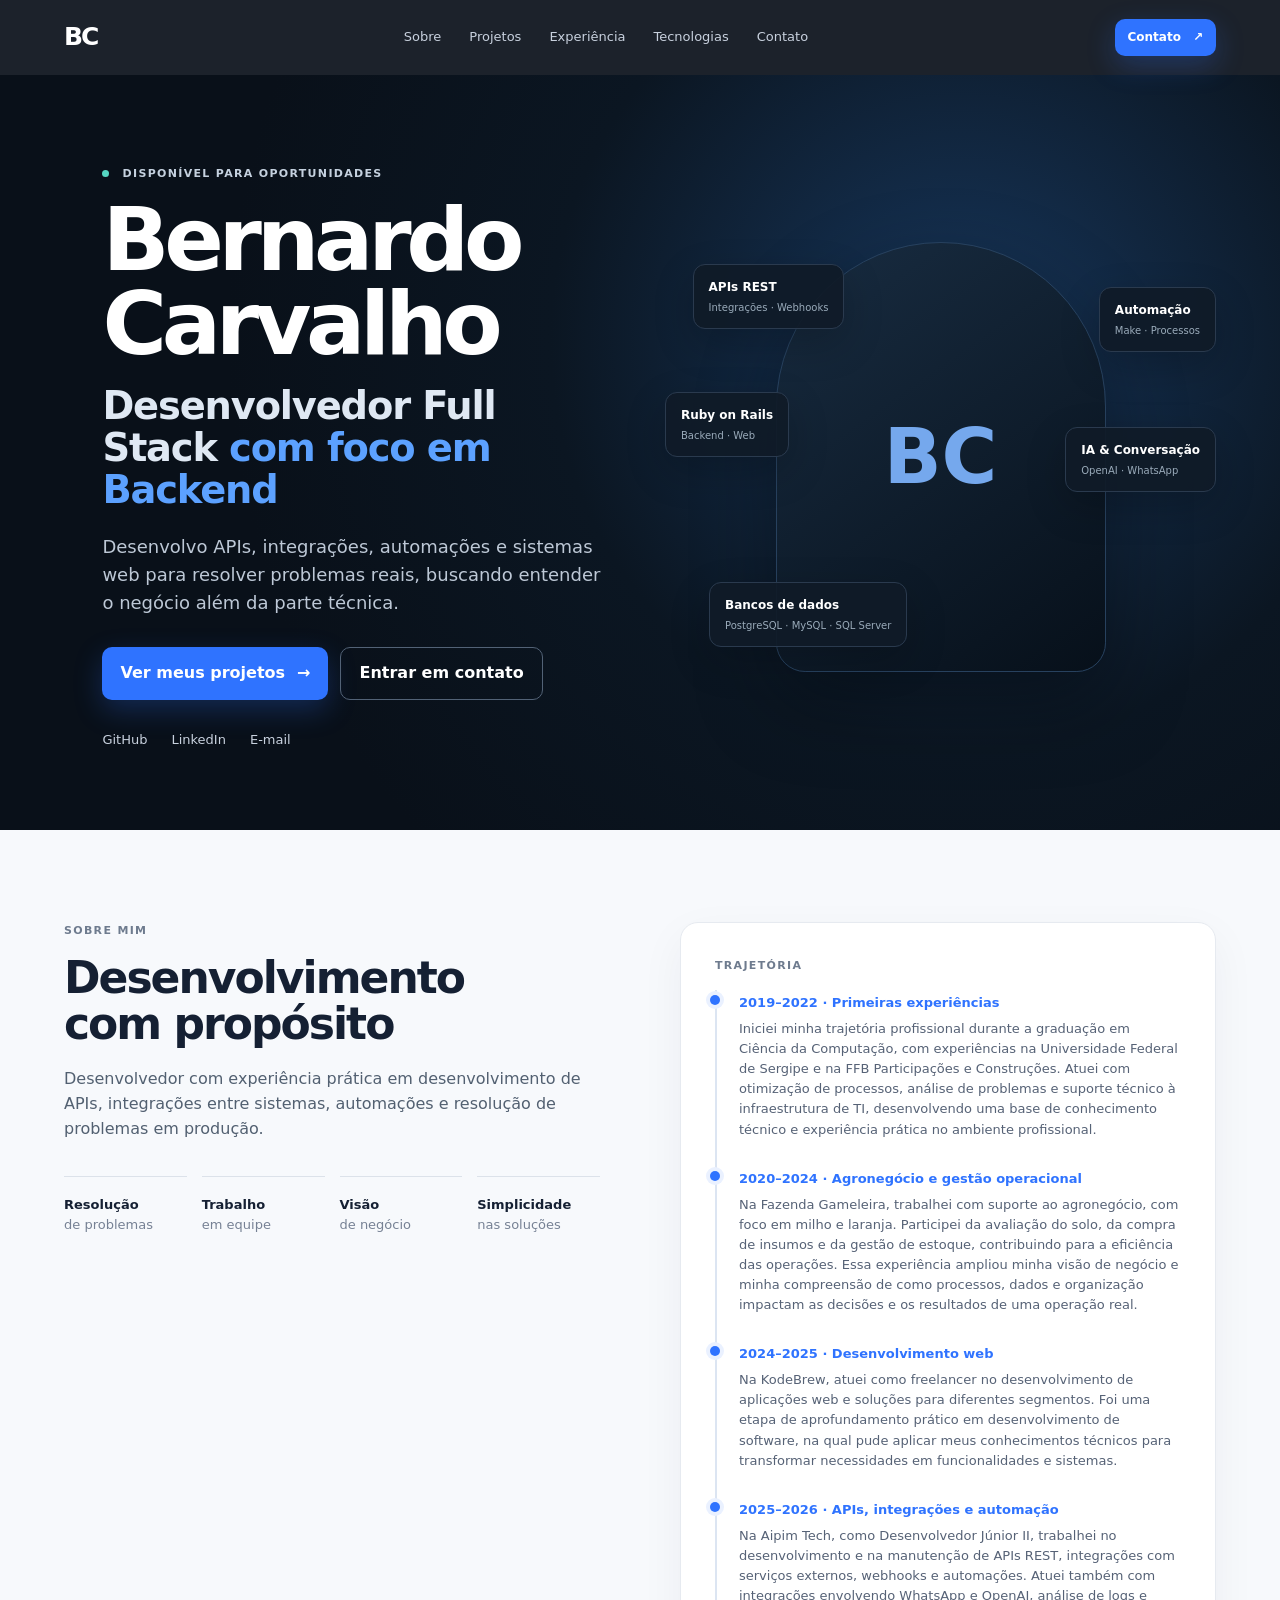
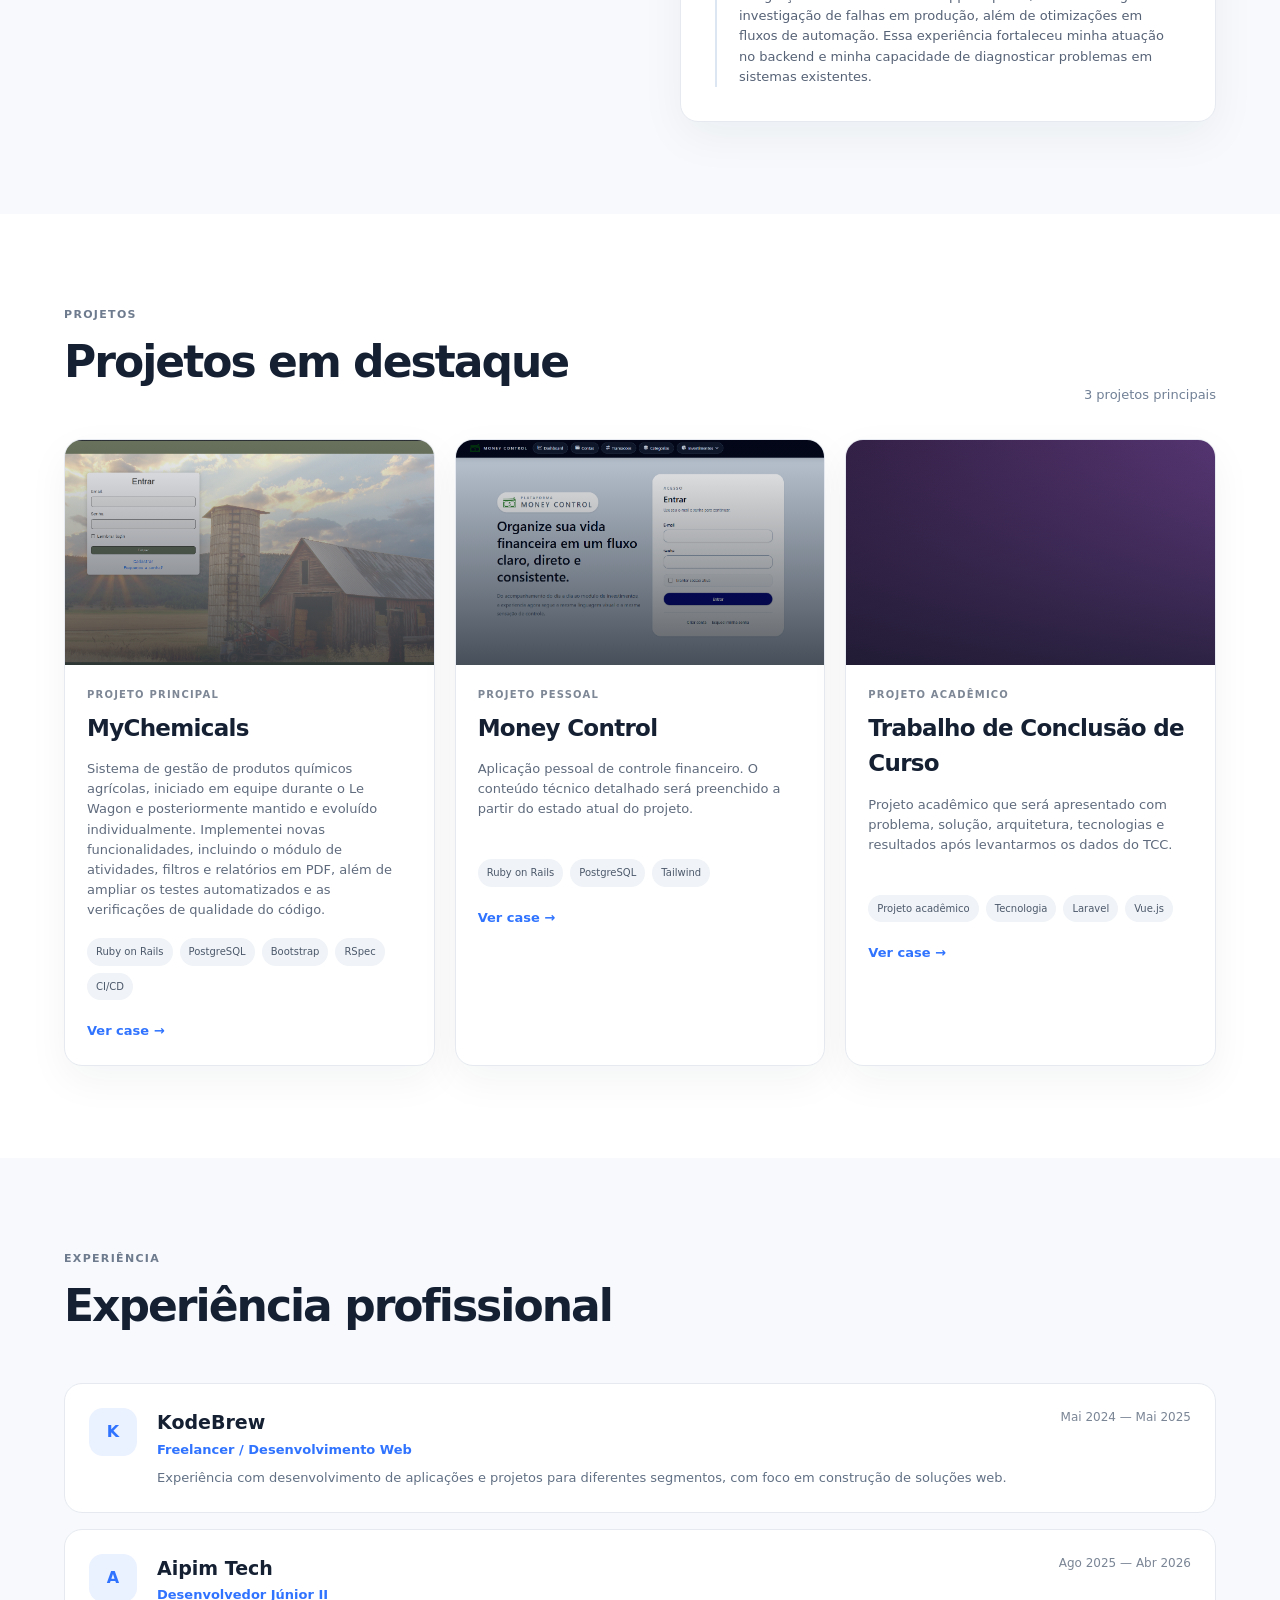
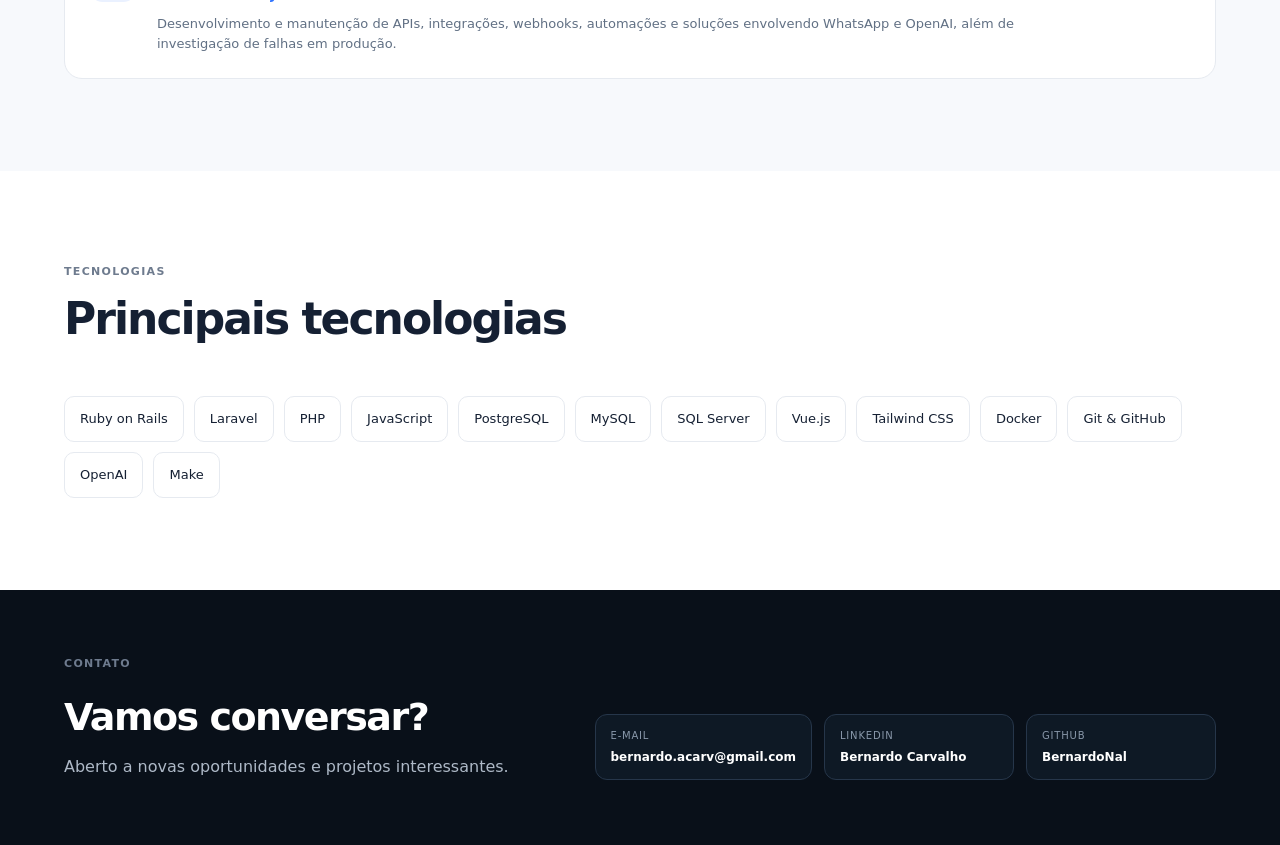
==== commit 6cd62378: "Add: mychemicals screen" ====
--- a/index.html
+++ b/index.html
@@ -89,17 +89,17 @@
       </div>
       <div class="project-grid">
         <article class="project-card featured">
-          <div class="project-image image-mychemicals"><span>MyChemicals</span></div>
+          <div class="project-image image-mychemicals"></div>
           <div class="project-body">
             <p class="project-kicker">PROJETO PRINCIPAL</p>
             <h3>MyChemicals</h3>
-            <p>Sistema de gestão de produtos químicos desenvolvido para uma fazenda, com participação no levantamento de requisitos, modelagem do banco, funcionalidades e interfaces.</p>
+            <p>Sistema de gestão de produtos químicos agrícolas, iniciado em equipe durante o Le Wagon e posteriormente mantido e evoluído individualmente. Implementei novas funcionalidades, incluindo o módulo de atividades, filtros e relatórios em PDF, além de ampliar os testes automatizados e as verificações de qualidade do código.</p>
             <div class="tags"><span>Ruby on Rails</span><span>PostgreSQL</span><span>Bootstrap</span><span>RSpec</span><span>CI/CD</span></div>
-            <a href="#contato">Ver case →</a>
+            <a href="projetos/mychemicals.html">Ver case →</a>
           </div>
         </article>
         <article class="project-card">
-          <div class="project-image image-money"><span>Money Control</span></div>
+          <div class="project-image image-money"></div>
           <div class="project-body">
             <p class="project-kicker">PROJETO PESSOAL</p>
             <h3>Money Control</h3>
@@ -109,7 +109,7 @@
           </div>
         </article>
         <article class="project-card">
-          <div class="project-image image-tcc"><span>TCC</span></div>
+          <div class="project-image image-tcc"></div>
           <div class="project-body">
             <p class="project-kicker">PROJETO ACADÊMICO</p>
             <h3>Trabalho de Conclusão de Curso</h3>
--- a/styles.css
+++ b/styles.css
@@ -394,6 +394,7 @@
 
 .image-mychemicals {
   background-image: url("images/mychemical-login.png");
+  background-position: center 35%;
 }
 
 .image-money {
@@ -447,6 +448,62 @@
   color: var(--accent);
   font-size: 13px;
   font-weight: 800;
+}
+
+.project-preview {
+  position: relative;
+  display: block;
+  width: 100%;
+  overflow: hidden;
+  border: 1px solid #27415e;
+  border-radius: 16px;
+  background: #101b28;
+  box-shadow: 0 24px 60px rgba(0, 0, 0, 0.3);
+}
+
+.project-preview img {
+  display: block;
+  width: 100%;
+  height: auto;
+  transition: transform 0.3s ease;
+}
+
+.preview-overlay {
+  position: absolute;
+  inset: auto 0 0;
+  display: flex;
+  align-items: center;
+  justify-content: space-between;
+  padding: 20px;
+  color: #fff;
+  font-size: 14px;
+  font-weight: 750;
+  background: linear-gradient(
+    transparent,
+    rgba(9, 16, 25, 0.9)
+  );
+  opacity: 0;
+  transition: opacity 0.3s ease;
+}
+
+.project-preview:hover img {
+  transform: scale(1.025);
+}
+
+.project-preview:hover .preview-overlay,
+.project-preview:focus-visible .preview-overlay {
+  opacity: 1;
+}
+
+.project-preview:focus-visible {
+  outline: 3px solid var(--accent2);
+  outline-offset: 4px;
+}
+
+@media (hover: none) {
+  .preview-overlay {
+    opacity: 1;
+  }
 }
 
 .experience-list {
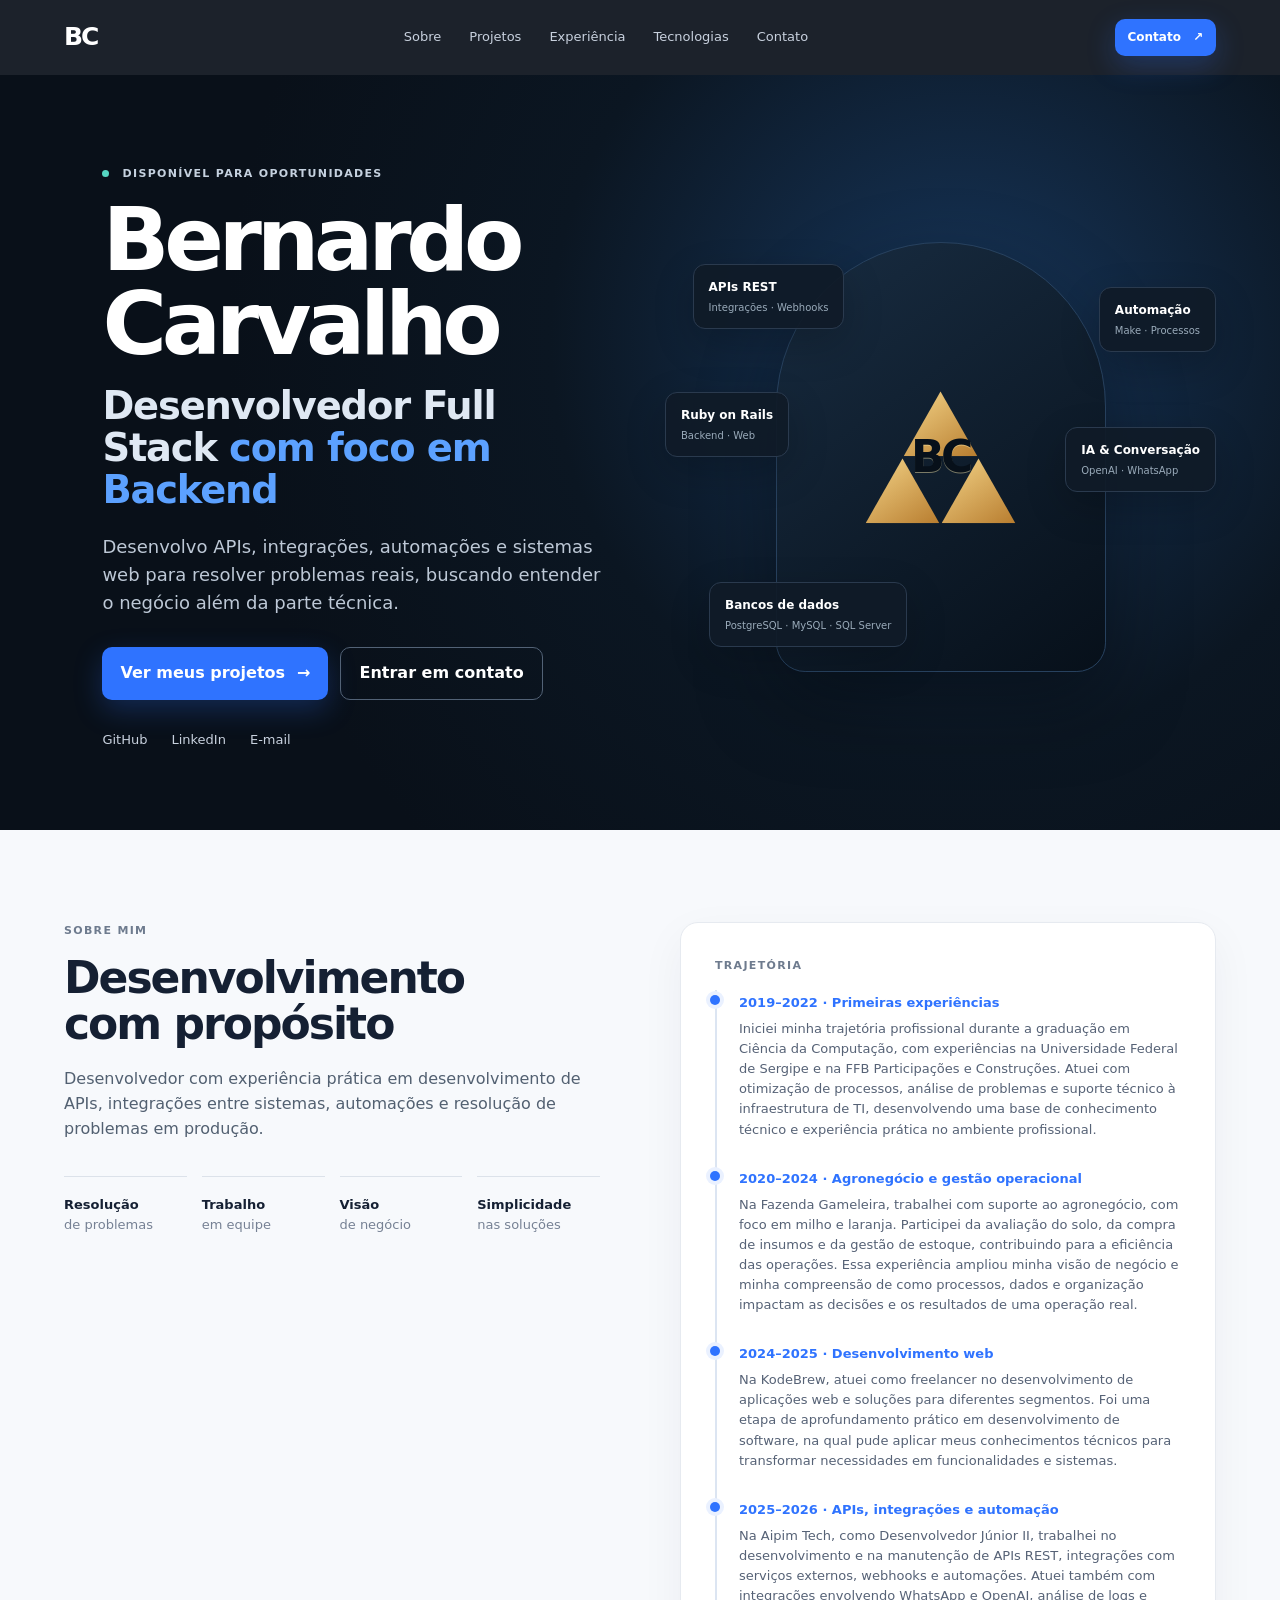
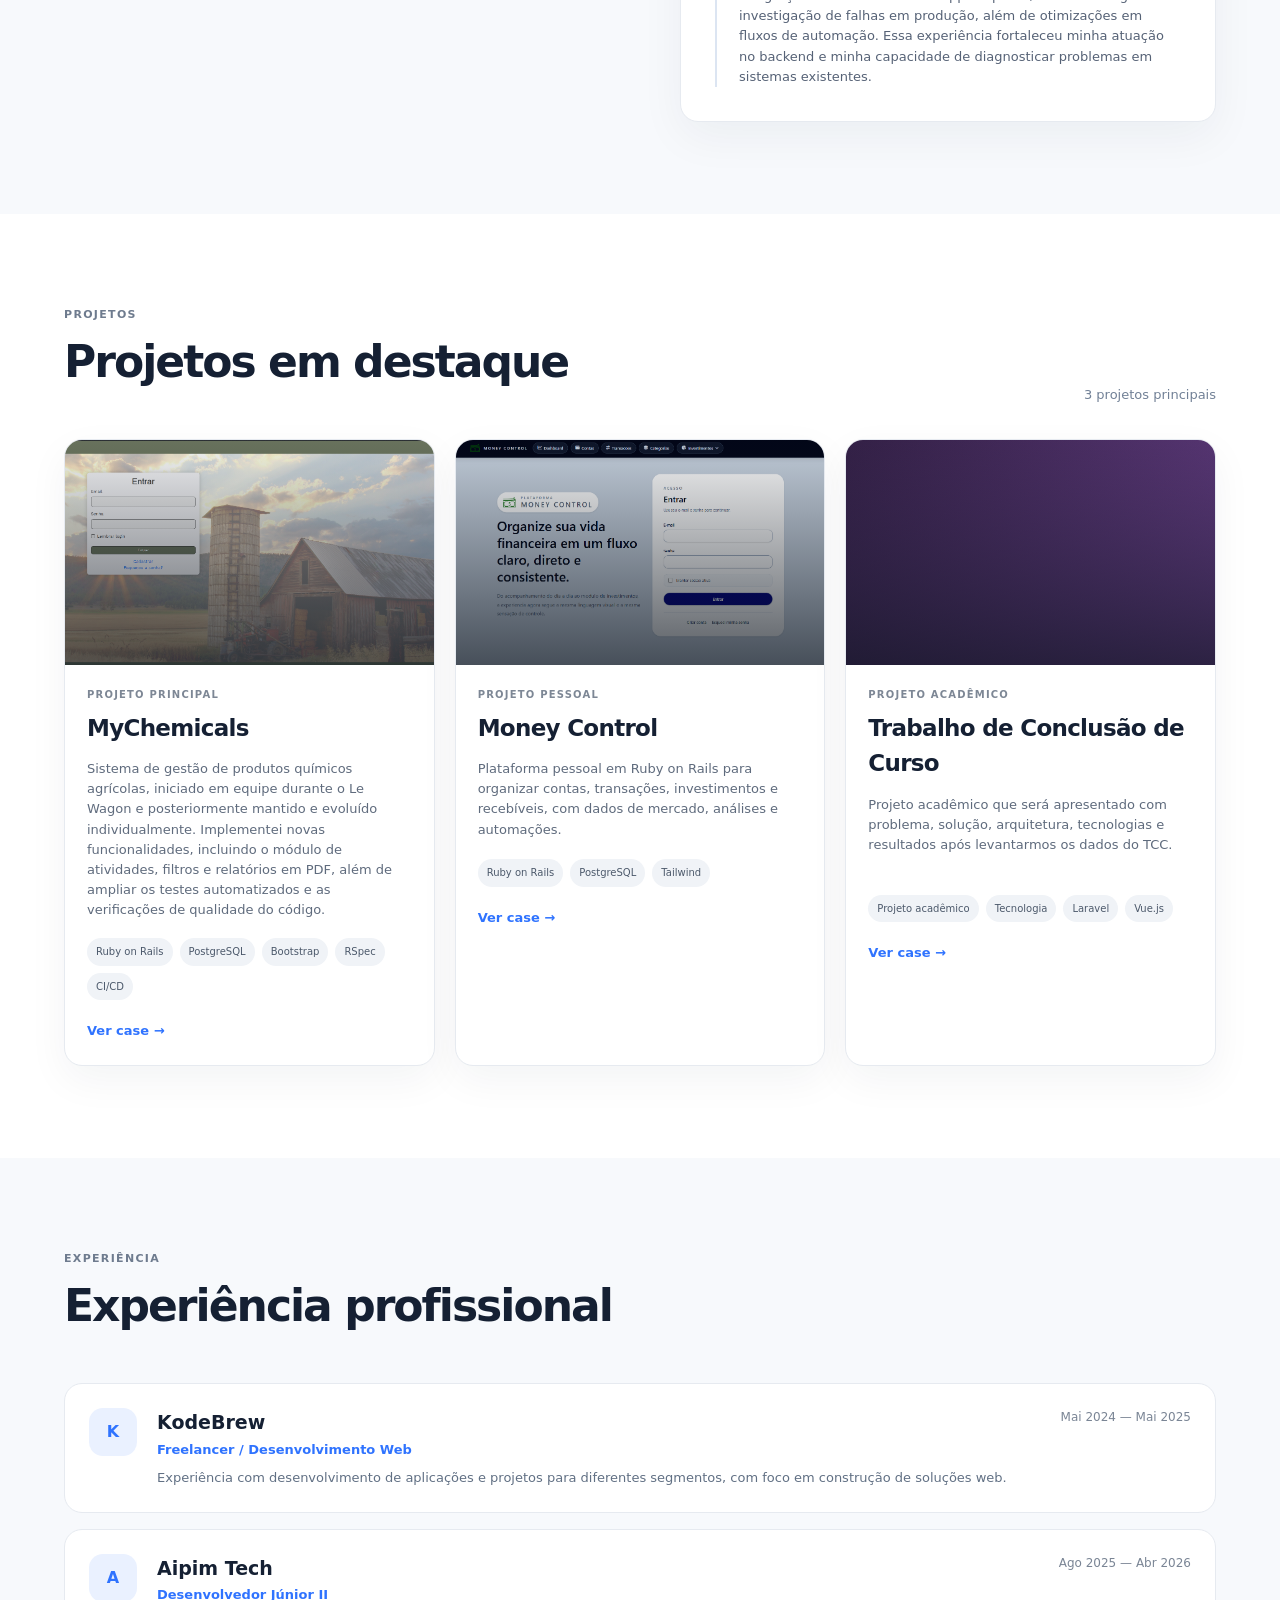
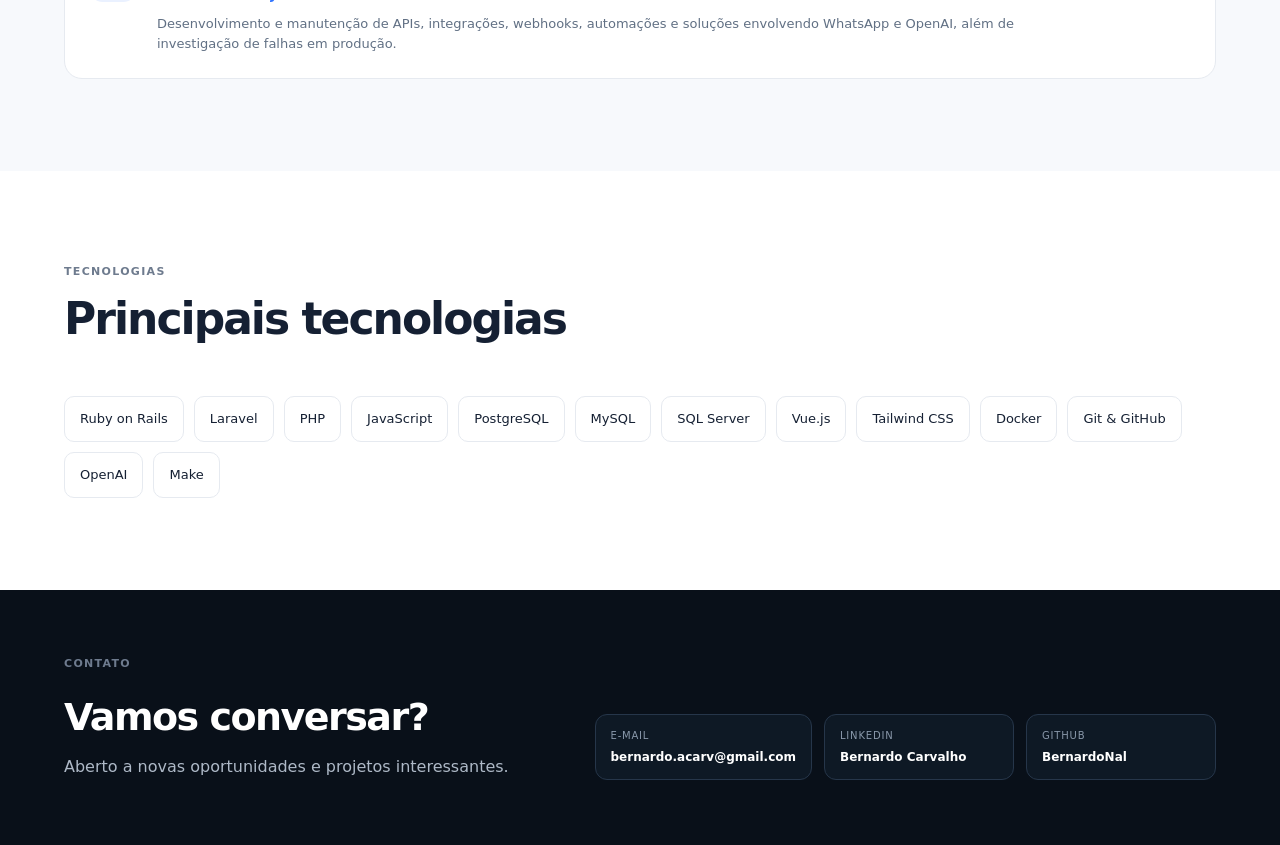
==== commit aad4653d: "feat: atualiza detalhes e identidade do portfolio" ====
--- a/index.html
+++ b/index.html
@@ -38,7 +38,14 @@
         </div>
       </div>
       <div class="hero-visual" aria-label="Resumo visual das principais competências">
-        <div class="profile-placeholder">BC</div>
+        <div class="profile-placeholder" aria-label="Triforce com as iniciais BC">
+          <div class="triforce" aria-hidden="true">
+            <span class="triforce-piece triforce-top"></span>
+            <span class="triforce-piece triforce-left"></span>
+            <span class="triforce-piece triforce-right"></span>
+          </div>
+          <span class="profile-initials">BC</span>
+        </div>
         <div class="tech-card card-one"><strong>APIs REST</strong><span>Integrações · Webhooks</span></div>
         <div class="tech-card card-two"><strong>Ruby on Rails</strong><span>Backend · Web</span></div>
         <div class="tech-card card-three"><strong>Automação</strong><span>Make · Processos</span></div>
@@ -103,9 +110,9 @@
           <div class="project-body">
             <p class="project-kicker">PROJETO PESSOAL</p>
             <h3>Money Control</h3>
-            <p>Aplicação pessoal de controle financeiro. O conteúdo técnico detalhado será preenchido a partir do estado atual do projeto.</p>
+            <p>Plataforma pessoal em Ruby on Rails para organizar contas, transações, investimentos e recebíveis, com dados de mercado, análises e automações.</p>
             <div class="tags"><span>Ruby on Rails</span><span>PostgreSQL</span><span>Tailwind</span></div>
-            <a href="#contato">Ver case →</a>
+            <a href="projetos/money-control.html">Ver case →</a>
           </div>
         </article>
         <article class="project-card">
--- a/styles.css
+++ b/styles.css
@@ -214,6 +214,7 @@
 }
 
 .profile-placeholder {
+  position: relative;
   display: grid;
   width: 330px;
   height: 430px;
@@ -223,8 +224,49 @@
   background: linear-gradient(145deg, #182c41, #07101a);
   box-shadow: 0 30px 80px rgba(0, 0, 0, .35);
   color: #75a8ed;
-  font-size: 76px;
+}
+
+.triforce {
+  position: absolute;
+  top: 50%;
+  left: 50%;
+  width: 150px;
+  height: 132px;
+  transform: translate(-50%, -50%);
+}
+
+.triforce-piece {
+  position: absolute;
+  width: 74px;
+  height: 65px;
+  background: linear-gradient(145deg, #f4d589, #b87d2f);
+  clip-path: polygon(50% 0, 100% 100%, 0 100%);
+  filter: drop-shadow(0 8px 12px rgba(203, 151, 65, .2));
+}
+
+.triforce-top {
+  top: 0;
+  left: 38px;
+}
+
+.triforce-left {
+  bottom: 0;
+  left: 0;
+}
+
+.triforce-right {
+  right: 0;
+  bottom: 0;
+}
+
+.profile-initials {
+  position: relative;
+  z-index: 1;
+  color: #07101a;
+  font-size: 44px;
   font-weight: 900;
+  letter-spacing: -.08em;
+  text-shadow: 0 1px 0 rgba(255, 237, 173, .45);
 }
 
 .tech-card {
@@ -393,12 +435,12 @@
 }
 
 .image-mychemicals {
-  background-image: url("images/mychemical-login.png");
+  background-image: url("images/mychemical/mychemical-login.png");
   background-position: center 35%;
 }
 
 .image-money {
-  background-image: url("images/login- MC.png");
+  background-image: url("images/money%20control/login-%20MC.png");
 }
 
 .image-tcc {
@@ -620,6 +662,57 @@
   font-size: 12px;
 }
 
+.case-screenshot-link {
+  display: block;
+  width: 100%;
+  height: 260px;
+  overflow: hidden;
+  background: #f2f3f5;
+}
+
+.case-screenshot {
+  display: block;
+  width: 100%;
+  height: 100%;
+  object-fit: contain;
+  object-position: center;
+}
+
+.lightbox[hidden] {
+  display: none;
+}
+
+.lightbox {
+  position: fixed;
+  inset: 0;
+  z-index: 9999;
+  display: flex;
+  align-items: center;
+  justify-content: center;
+  padding: 40px;
+  background: rgba(5, 12, 24, 0.92);
+}
+
+.lightbox-image {
+  display: block;
+  max-width: 100%;
+  max-height: 88vh;
+  object-fit: contain;
+  border-radius: 8px;
+  box-shadow: 0 20px 60px rgba(0, 0, 0, 0.4);
+}
+
+.lightbox-close {
+  position: absolute;
+  top: 18px;
+  right: 24px;
+  border: 0;
+  background: transparent;
+  color: white;
+  font-size: 38px;
+  cursor: pointer;
+}
+
 @media (max-width: 900px) {
   .nav {
     display: none;
@@ -660,8 +753,12 @@
   }
 
   .section {
-    padding-top: 70px;
-    padding-bottom: 70px;
+    padding-top: 30px;
+    padding-bottom: 30px;
+  }
+
+  .case-screenshot-link {
+    height: 230px;
   }
 }
 
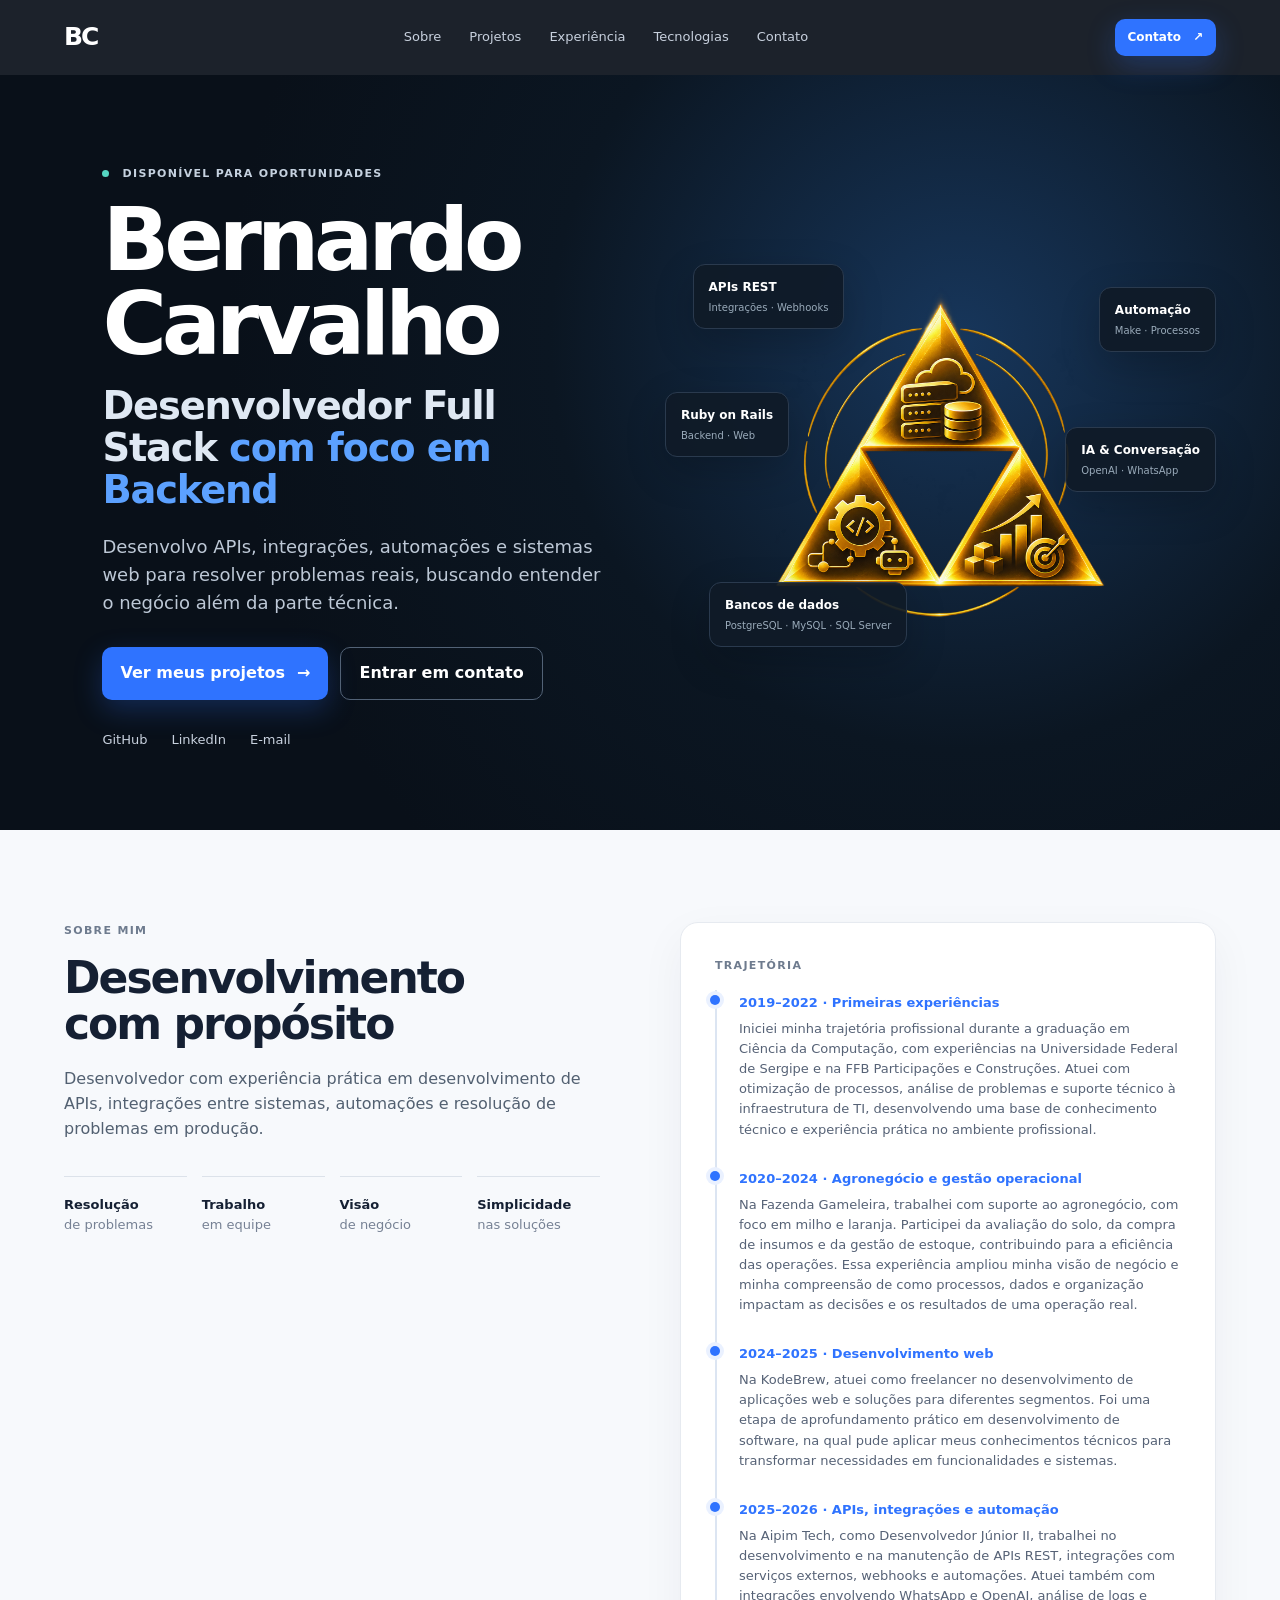
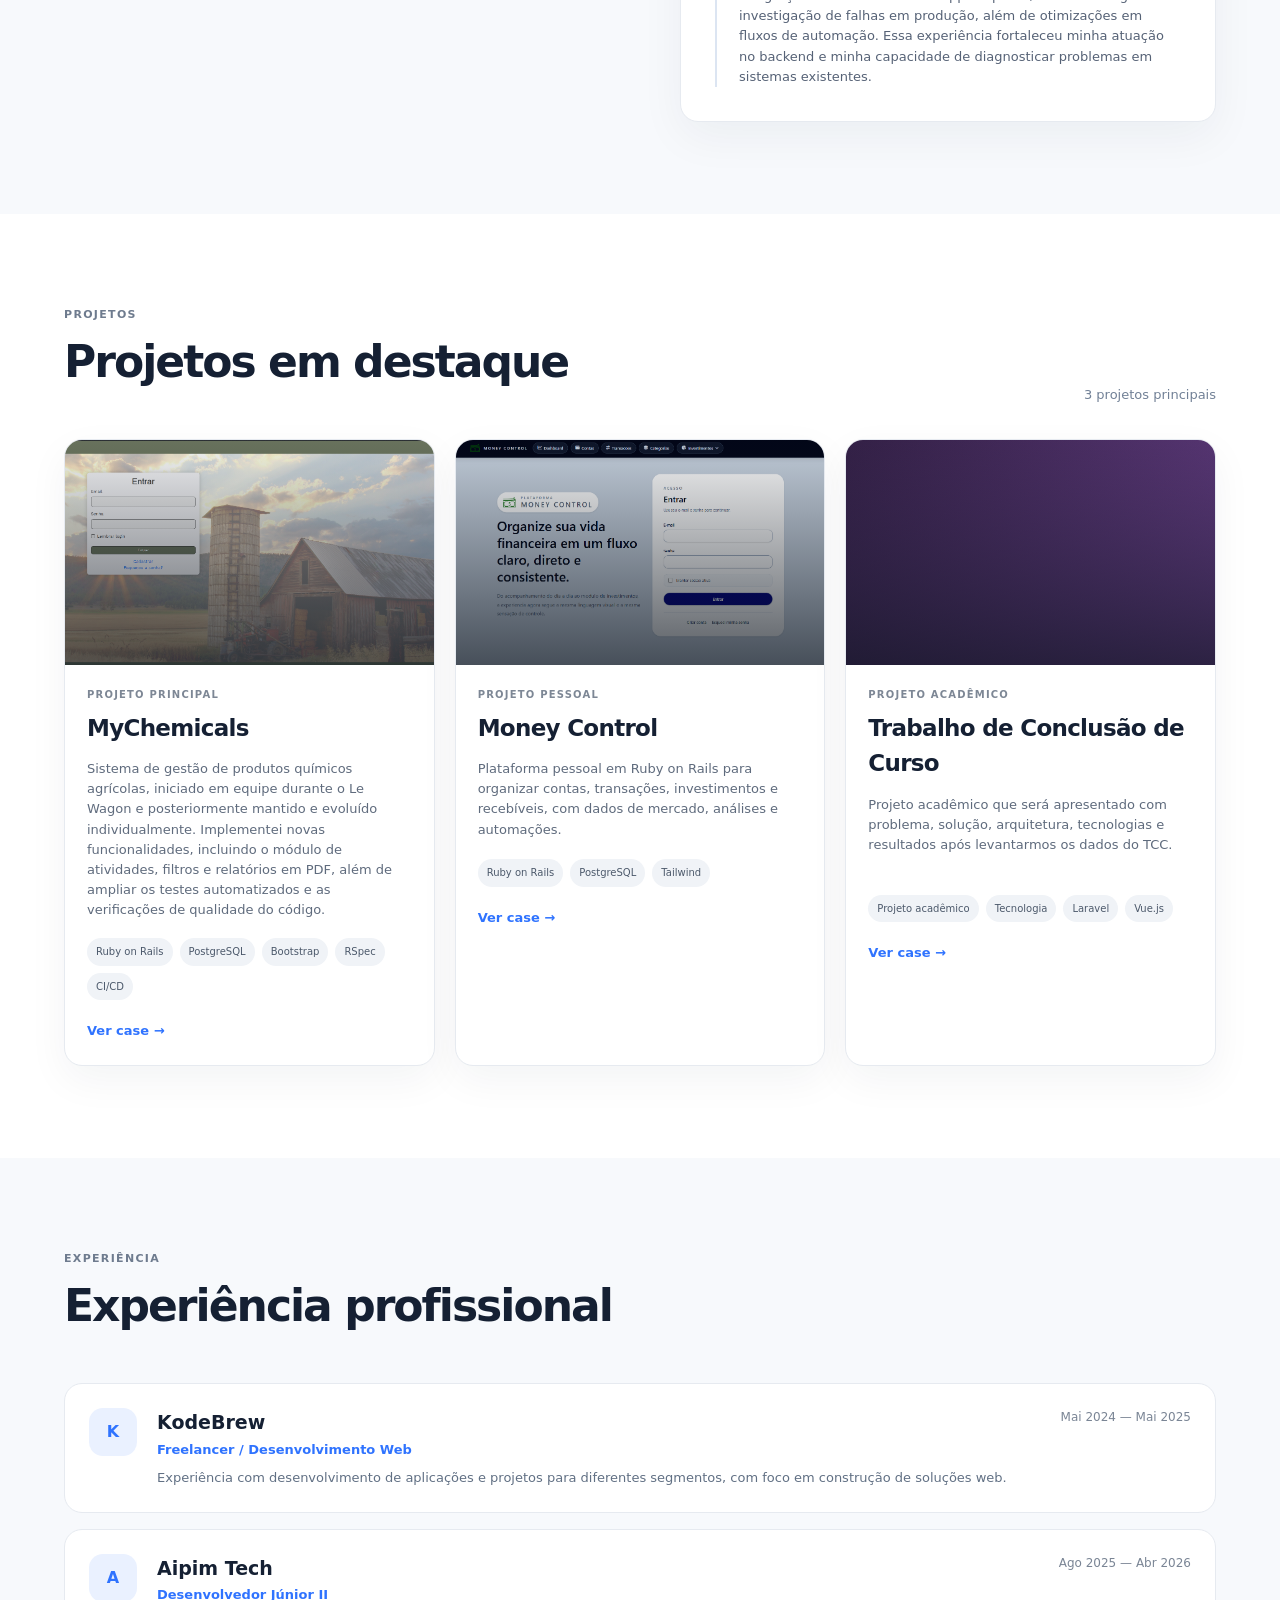
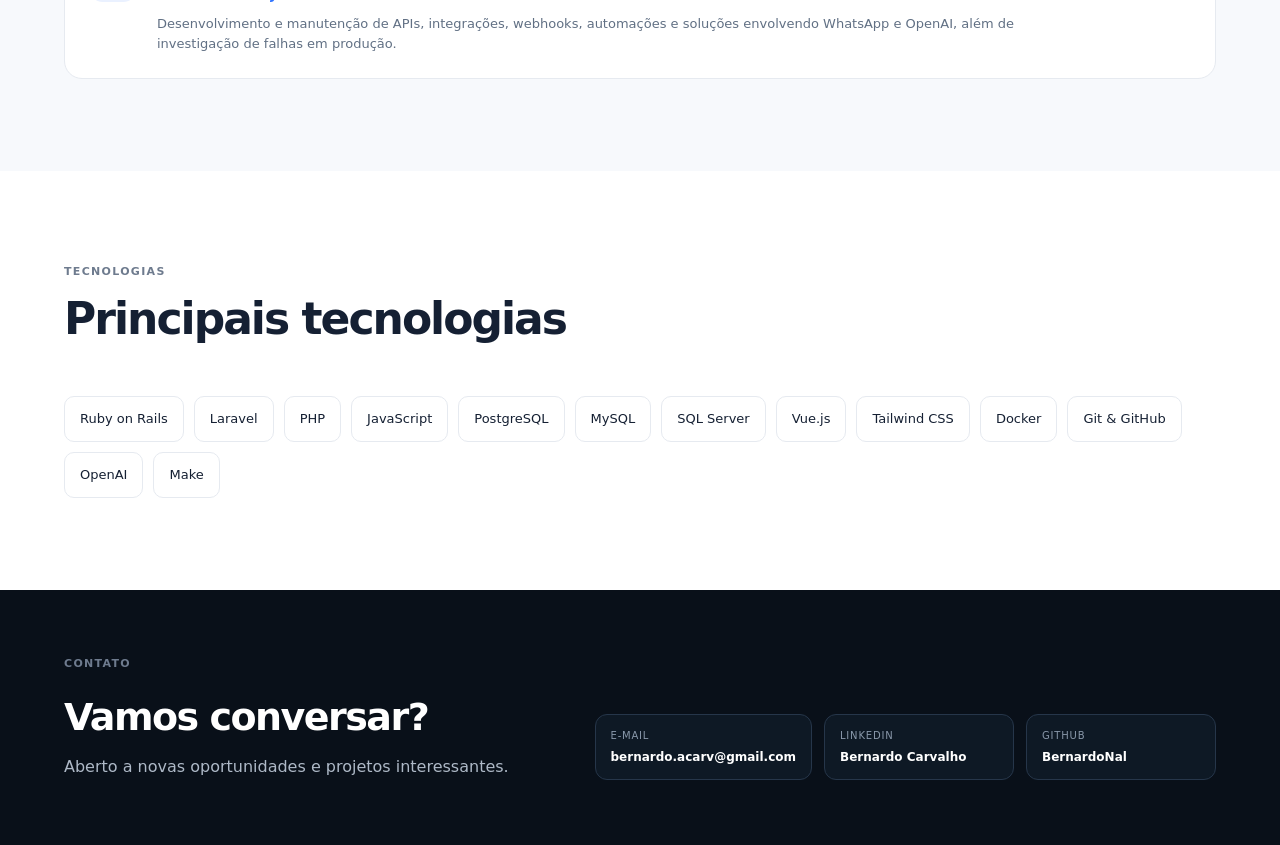
==== commit 62a55ea7: "feat: adiciona imagem principal do portfolio" ====
--- a/index.html
+++ b/index.html
@@ -38,13 +38,8 @@
         </div>
       </div>
       <div class="hero-visual" aria-label="Resumo visual das principais competências">
-        <div class="profile-placeholder" aria-label="Triforce com as iniciais BC">
-          <div class="triforce" aria-hidden="true">
-            <span class="triforce-piece triforce-top"></span>
-            <span class="triforce-piece triforce-left"></span>
-            <span class="triforce-piece triforce-right"></span>
-          </div>
-          <span class="profile-initials">BC</span>
+        <div class="profile-placeholder" aria-label="Triforce dourada representando tecnologia e crescimento">
+          <img class="profile-image" src="images/Triforce%20Dourada%20de%20Tecnologia%20e%20Crescimento.png" alt="Triforce dourada com símbolos de tecnologia, dados e crescimento" />
         </div>
         <div class="tech-card card-one"><strong>APIs REST</strong><span>Integrações · Webhooks</span></div>
         <div class="tech-card card-two"><strong>Ruby on Rails</strong><span>Backend · Web</span></div>
--- a/styles.css
+++ b/styles.css
@@ -219,54 +219,13 @@
   width: 330px;
   height: 430px;
   place-items: center;
-  border: 1px solid #27415e;
-  border-radius: 170px 170px 30px 30px;
-  background: linear-gradient(145deg, #182c41, #07101a);
-  box-shadow: 0 30px 80px rgba(0, 0, 0, .35);
-  color: #75a8ed;
-}
-
-.triforce {
-  position: absolute;
-  top: 50%;
-  left: 50%;
-  width: 150px;
-  height: 132px;
-  transform: translate(-50%, -50%);
-}
-
-.triforce-piece {
-  position: absolute;
-  width: 74px;
-  height: 65px;
-  background: linear-gradient(145deg, #f4d589, #b87d2f);
-  clip-path: polygon(50% 0, 100% 100%, 0 100%);
-  filter: drop-shadow(0 8px 12px rgba(203, 151, 65, .2));
-}
-
-.triforce-top {
-  top: 0;
-  left: 38px;
-}
-
-.triforce-left {
-  bottom: 0;
-  left: 0;
-}
-
-.triforce-right {
-  right: 0;
-  bottom: 0;
-}
-
-.profile-initials {
-  position: relative;
-  z-index: 1;
-  color: #07101a;
-  font-size: 44px;
-  font-weight: 900;
-  letter-spacing: -.08em;
-  text-shadow: 0 1px 0 rgba(255, 237, 173, .45);
+}
+
+.profile-image {
+  display: block;
+  width: 400px;
+  max-width: 105%;
+  height: auto;
 }
 
 .tech-card {
